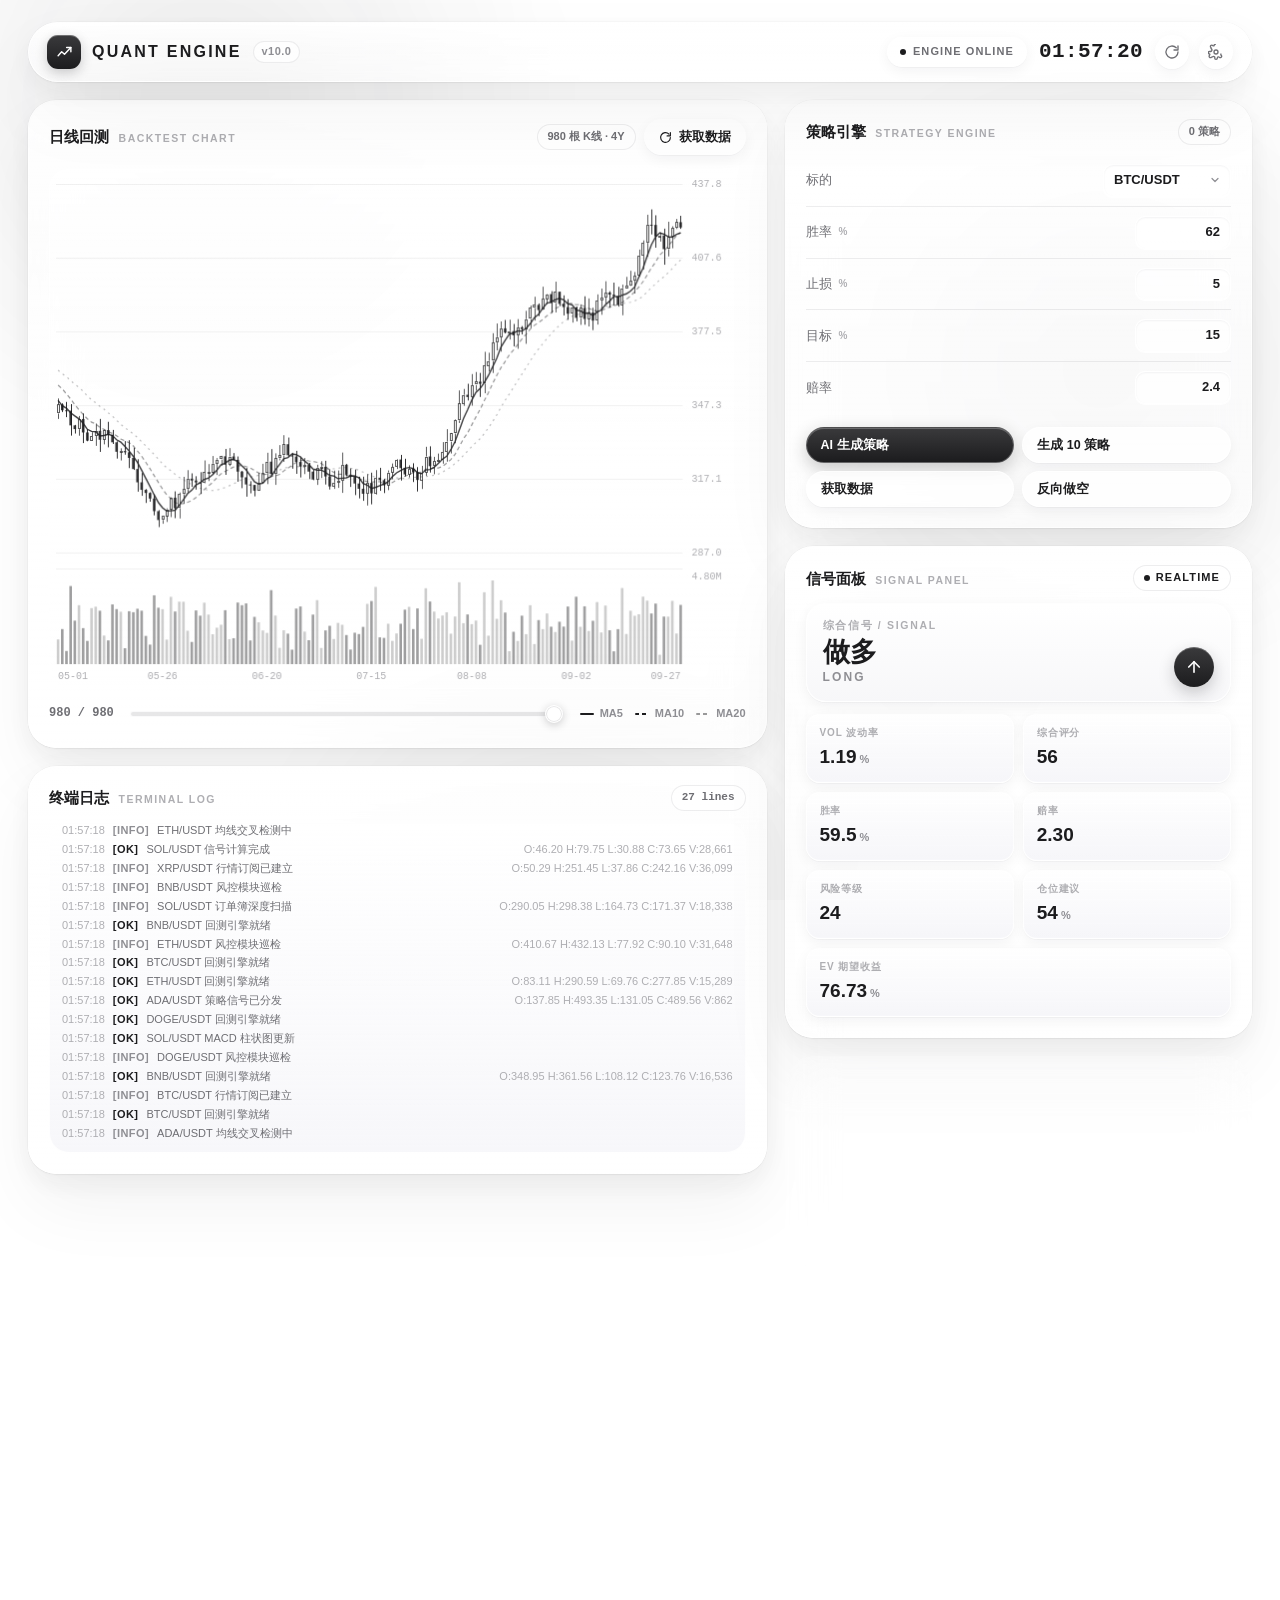
==== index.html @ 98ef9dd1 "feat: Convert Website to Liquid Glass iOS Style Co-authored-by: traeagent <traeagent@users.noreply.g" ====
<!DOCTYPE html>
<html lang="zh-CN">
<head>
<meta charset="utf-8" />
<meta name="viewport" content="width=device-width, initial-scale=1, viewport-fit=cover" />
<meta name="theme-color" content="#ffffff" />
<title>QUANT ENGINE v10.0 · 量化策略引擎</title>
<link rel="stylesheet" href="styles.css" />
</head>
<body>
<div class="backdrop" aria-hidden="true"><i></i><i></i><i></i><i></i></div>

<div class="shell">

  <!-- ============================== TOP BAR ============================== -->
  <header class="topbar glass">
    <div class="brand">
      <span class="brand-mark" aria-hidden="true">
        <svg width="17" height="17" viewBox="0 0 24 24" fill="none" stroke="currentColor" stroke-width="2" stroke-linecap="round" stroke-linejoin="round">
          <path d="M3 16.5 8 11l4 3.6L21 5"/>
          <path d="M15 5h6v6"/>
        </svg>
      </span>
      <span class="brand-name">QUANT ENGINE</span>
      <span class="brand-ver">v10.0</span>
    </div>
    <div class="topbar-right">
      <span class="status-pill"><i class="dot"></i>ENGINE ONLINE</span>
      <span class="clock mono" id="clock">--:--:--</span>
      <button class="icon-btn" id="btnSync" type="button" title="同步数据" aria-label="同步数据">
        <svg width="16" height="16" viewBox="0 0 24 24" fill="none" stroke="currentColor" stroke-width="2" stroke-linecap="round" stroke-linejoin="round">
          <path d="M21 12a9 9 0 1 1-2.64-6.36"/><path d="M21 3v6h-6"/>
        </svg>
      </button>
      <button class="icon-btn" type="button" title="引擎设置" aria-label="引擎设置">
        <svg width="16" height="16" viewBox="0 0 24 24" fill="none" stroke="currentColor" stroke-width="2" stroke-linecap="round" stroke-linejoin="round">
          <circle cx="12" cy="12" r="3"/>
          <path d="M19.4 15a1.7 1.7 0 0 0 .34 1.87l.06.06a2 2 0 1 1-2.83 2.83l-.06-.06a1.7 1.7 0 0 0-2.87 1.2V21a2 2 0 1 1-4 0v-.09A1.7 1.7 0 0 0 7 19.4a1.7 1.7 0 0 0-1.87.34l-.06.06a2 2 0 1 1-2.83-2.83l.06-.06A1.7 1.7 0 0 0 2.6 15H2.5a2 2 0 1 1 0-4h.09A1.7 1.7 0 0 0 4.6 7a1.7 1.7 0 0 0-.34-1.87l-.06-.06a2 2 0 1 1 2.83-2.83l.06.06A1.7 1.7 0 0 0 9 2.6h.09A2 2 0 0 1 11 .5"/>
        </svg>
      </button>
    </div>
  </header>

  <!-- ============================== MAIN GRID ============================== -->
  <div class="layout">

    <div class="main">

    <!-- ---------------------------- BACKTEST CHART ---------------------------- -->
    <section class="panel glass chart-panel">
      <div class="panel-head">
        <div class="panel-title">
          <h2>日线回测</h2>
          <span class="panel-sub">Backtest Chart</span>
        </div>
        <div class="panel-tools">
          <span class="tag" id="rangeTag">980 根 K线 · 4Y</span>
          <button class="btn ghost" id="btnFetch" type="button">
            <svg width="13" height="13" viewBox="0 0 24 24" fill="none" stroke="currentColor" stroke-width="2.2" stroke-linecap="round" stroke-linejoin="round">
              <path d="M21 12a9 9 0 1 1-2.64-6.36"/><path d="M21 3v6h-6"/>
            </svg>
            获取数据
          </button>
        </div>
      </div>

      <div class="chart-wrap">
        <canvas id="chart" role="img" aria-label="日线回测 K 线图，含成交量与 MA5 / MA10 / MA20 均线"></canvas>
        <div class="chart-tip glass" id="chartTip" aria-hidden="true">
          <div class="tip-date mono" id="tipDate"></div>
          <dl class="tip-grid" id="tipGrid"></dl>
        </div>
      </div>

      <div class="chart-foot">
        <span class="mono" id="rangeLabel" style="font-size:12px;font-weight:650;color:var(--text-2)">980 / 980</span>
        <input class="slider" id="range" type="range" min="0" max="980" value="980" aria-label="K 线区间" />
        <div class="legend">
          <span><i></i>MA5</span>
          <span><i class="dash"></i>MA10</span>
          <span><i class="dash" style="opacity:.45"></i>MA20</span>
        </div>
      </div>
    </section>

    <!-- TERMINAL LOG -->
    <section class="panel glass log-panel">
      <div class="panel-head">
        <div class="panel-title">
          <h2>终端日志</h2>
          <span class="panel-sub">Terminal Log</span>
        </div>
        <span class="tag mono" id="logCount">0 lines</span>
      </div>
      <div class="log-scroll" id="logScroll" role="log" aria-live="polite"></div>
    </section>

    </div>

    <!-- ------------------------------- SIDE COLUMN ------------------------------- -->
    <aside class="side">

      <!-- STRATEGY ENGINE -->
      <section class="panel glass">
        <div class="panel-head">
          <div class="panel-title">
            <h2>策略引擎</h2>
            <span class="panel-sub">Strategy Engine</span>
          </div>
          <span class="tag" id="strategyCount">0 策略</span>
        </div>

        <div style="margin-top:10px">
          <div class="field-row">
            <label class="field-label" for="fSymbol">标的</label>
            <select class="field-input" id="fSymbol">
              <option selected>BTC/USDT</option>
              <option>ETH/USDT</option>
              <option>SOL/USDT</option>
              <option>BNB/USDT</option>
              <option>XRP/USDT</option>
              <option>DOGE/USDT</option>
              <option>ADA/USDT</option>
            </select>
          </div>
          <div class="field-row">
            <label class="field-label" for="fWin">胜率 <span class="field-unit">%</span></label>
            <input class="field-input mono" id="fWin" type="text" inputmode="decimal" value="62" />
          </div>
          <div class="field-row">
            <label class="field-label" for="fSl">止损 <span class="field-unit">%</span></label>
            <input class="field-input mono" id="fSl" type="text" inputmode="decimal" value="5" />
          </div>
          <div class="field-row">
            <label class="field-label" for="fTp">目标 <span class="field-unit">%</span></label>
            <input class="field-input mono" id="fTp" type="text" inputmode="decimal" value="15" />
          </div>
          <div class="field-row">
            <label class="field-label" for="fRr">赔率</label>
            <input class="field-input mono" id="fRr" type="text" inputmode="decimal" value="2.4" />
          </div>
        </div>

        <div class="btn-row" style="margin-top:14px">
          <button class="btn primary" id="btnGen" type="button">AI 生成策略</button>
          <button class="btn" id="btnGen10" type="button">生成 10 策略</button>
          <button class="btn" id="btnFetch2" type="button">获取数据</button>
          <button class="btn" id="btnShort" type="button">反向做空</button>
        </div>
      </section>

      <!-- SIGNAL PANEL -->
      <section class="panel glass">
        <div class="panel-head">
          <div class="panel-title">
            <h2>信号面板</h2>
            <span class="panel-sub">Signal Panel</span>
          </div>
          <span class="tag live"><i class="dot"></i>REALTIME</span>
        </div>

        <div class="signal-hero">
          <div>
            <div class="k">综合信号 / Signal</div>
            <div class="v" id="sigVerdict">做多</div>
            <div class="en" id="sigVerdictEn" style="margin-top:2px">LONG</div>
          </div>
          <div class="signal-arrow" aria-hidden="true">
            <svg width="18" height="18" viewBox="0 0 24 24" fill="none" stroke="currentColor" stroke-width="2.2" stroke-linecap="round" stroke-linejoin="round">
              <path d="M12 19V5"/><path d="m5 12 7-7 7 7"/>
            </svg>
          </div>
        </div>

        <div class="metric-grid">
          <div class="metric"><div class="k">VOL 波动率</div><div class="v" id="mVol">1.19<small>%</small></div></div>
          <div class="metric"><div class="k">综合评分</div><div class="v" id="mScore">56</div></div>
          <div class="metric"><div class="k">胜率</div><div class="v" id="mWin">59.5<small>%</small></div></div>
          <div class="metric"><div class="k">赔率</div><div class="v" id="mRr">2.30</div></div>
          <div class="metric"><div class="k">风险等级</div><div class="v" id="mRisk">24</div></div>
          <div class="metric"><div class="k">仓位建议</div><div class="v" id="mPos">54<small>%</small></div></div>
          <div class="metric wide"><div class="k">EV 期望收益</div><div class="v" id="mEv">76.73<small>%</small></div></div>
        </div>
      </section>

      <!-- MACD -->
      <section class="panel glass">
        <div class="panel-head">
          <div class="panel-title">
            <h2>MACD 指标</h2>
            <span class="panel-sub">EMA(5,34,5)</span>
          </div>
        </div>
        <div class="formula mono">
          <span class="fx">DIFF = EMA5 − EMA34</span> <span class="fsep">/</span>
          <span class="fx">DEA = EMA5(DIFF)</span> <span class="fsep">/</span>
          <span class="fx">MACD = 2 × (DIFF − DEA)</span>
        </div>
        <div style="margin-top:6px">
          <div class="ind-row">
            <span class="ind-name">DIFF</span>
            <span><span class="ind-val mono" id="vDiff">0.0182</span><span class="ind-desc">收盘价 5 日平滑均线 − 34 日平滑均线</span></span>
          </div>
          <div class="ind-row">
            <span class="ind-name">DEA</span>
            <span><span class="ind-val mono" id="vDea">-0.0255</span><span class="ind-desc">DIFF 的 5 日平滑移动平均</span></span>
          </div>
          <div class="ind-row">
            <span class="ind-name">MACD</span>
            <span><span class="ind-val mono" id="vMacd">0.0874</span><span class="ind-desc">2 × (DIFF − DEA)，柱状能量柱</span></span>
          </div>
        </div>
      </section>

    </aside>
  </div>

  <!-- ========================= PERFORMANCE REPORT ========================= -->
  <section class="panel glass report">
    <div class="report-head">
      <div class="panel-title">
        <h2>回测绩效报告 · 止损反转</h2>
      </div>
      <div class="report-tags">
        <span class="tag">BTC/USDT</span>
        <span class="tag">突破回踩</span>
        <span class="tag">做空 ×</span>
      </div>
    </div>

    <div class="timeline" id="timeline">
      <div class="track-fill" id="trackFill" style="width:0%"></div>
    </div>

    <div class="report-detail" id="reportDetail"></div>
  </section>

</div>

<script src="app.js"></script>
</body>
</html>
---- styles.css ----
/* ==========================================================================
   QUANT ENGINE v10.0 — Liquid Glass (White / Apple minimal)
   Palette is strictly monochrome: white + iOS grays. No blue, no purple.
   ========================================================================== */

:root {
  --bg: #ffffff;
  --glass: rgba(255, 255, 255, 0.6);
  --glass-hi: rgba(255, 255, 255, 0.78);
  --glass-lo: rgba(255, 255, 255, 0.46);
  --glass-border: rgba(255, 255, 255, 0.8);
  --card: #f2f2f7;
  --text: #1c1c1e;
  --text-2: #6e6e73;
  --text-3: #8e8e93;
  --text-4: #aeaeb2;
  --hairline: rgba(60, 60, 67, 0.09);
  --hairline-strong: rgba(60, 60, 67, 0.14);

  --blur: 24px;

  --r-xl: 28px;
  --r-lg: 20px;
  --r-md: 14px;
  --r-sm: 10px;
  --r-pill: 999px;

  --shadow-panel:
    0 1px 2px rgba(28, 28, 30, 0.04),
    0 10px 28px rgba(28, 28, 30, 0.06),
    0 32px 72px rgba(28, 28, 30, 0.05);
  --shadow-tile:
    0 1px 1px rgba(28, 28, 30, 0.03),
    0 4px 14px rgba(28, 28, 30, 0.05);
  --shadow-float:
    0 2px 6px rgba(28, 28, 30, 0.06),
    0 18px 48px rgba(28, 28, 30, 0.12);

  --ease: cubic-bezier(0.32, 0.72, 0, 1);
}

* { box-sizing: border-box; }

html, body { height: 100%; }

body {
  margin: 0;
  background: var(--bg);
  color: var(--text);
  font-family: -apple-system, BlinkMacSystemFont, "SF Pro Display", "SF Pro Text",
    "PingFang SC", "Hiragino Sans GB", "Microsoft YaHei", "Helvetica Neue", Arial, sans-serif;
  font-size: 14px;
  line-height: 1.45;
  -webkit-font-smoothing: antialiased;
  -moz-osx-font-smoothing: grayscale;
  font-variant-numeric: tabular-nums;
  overflow-x: hidden;
}

.mono {
  font-family: ui-monospace, "SF Mono", SFMono-Regular, Menlo, Monaco, Consolas,
    "Liberation Mono", monospace;
  font-variant-numeric: tabular-nums;
}

/* ---------------------------------------------------------------- backdrop */
.backdrop {
  position: fixed;
  inset: 0;
  z-index: 0;
  pointer-events: none;
  overflow: hidden;
  background: #ffffff;
}
.backdrop i {
  position: absolute;
  display: block;
  border-radius: 50%;
  filter: blur(60px);
  opacity: 0.85;
}
.backdrop i:nth-child(1) {
  width: 60vw; height: 60vw;
  left: -14vw; top: -22vw;
  background: radial-gradient(circle at 50% 50%, rgba(28, 28, 30, 0.1), rgba(28, 28, 30, 0) 68%);
  animation: drift1 26s var(--ease) infinite alternate;
}
.backdrop i:nth-child(2) {
  width: 52vw; height: 52vw;
  right: -12vw; top: 4vh;
  background: radial-gradient(circle at 50% 50%, rgba(28, 28, 30, 0.085), rgba(28, 28, 30, 0) 70%);
  animation: drift2 32s var(--ease) infinite alternate;
}
.backdrop i:nth-child(3) {
  width: 64vw; height: 40vw;
  left: 12vw; bottom: -22vw;
  background: radial-gradient(circle at 50% 50%, rgba(28, 28, 30, 0.075), rgba(28, 28, 30, 0) 70%);
  animation: drift3 38s var(--ease) infinite alternate;
}
.backdrop i:nth-child(4) {
  width: 26vw; height: 26vw;
  right: 16vw; bottom: 8vh;
  background: radial-gradient(circle at 50% 50%, rgba(28, 28, 30, 0.07), rgba(28, 28, 30, 0) 70%);
  animation: drift1 30s var(--ease) infinite alternate-reverse;
}
@keyframes drift1 { from { transform: translate3d(0, 0, 0); } to { transform: translate3d(6vw, 5vh, 0); } }
@keyframes drift2 { from { transform: translate3d(0, 0, 0); } to { transform: translate3d(-5vw, 8vh, 0); } }
@keyframes drift3 { from { transform: translate3d(0, 0, 0); } to { transform: translate3d(4vw, -6vh, 0); } }

/* ------------------------------------------------------------- glass base */
.glass {
  position: relative;
  background: linear-gradient(180deg, var(--glass-hi) 0%, var(--glass) 52%, var(--glass-lo) 100%);
  -webkit-backdrop-filter: blur(var(--blur)) saturate(180%);
  backdrop-filter: blur(var(--blur)) saturate(180%);
  border: 1px solid var(--glass-border);
  box-shadow: var(--shadow-panel), 0 0 0 0.5px rgba(60, 60, 67, 0.05);
  border-radius: var(--r-xl);
}
.glass::before {
  content: "";
  position: absolute;
  inset: 0;
  border-radius: inherit;
  pointer-events: none;
  background: linear-gradient(
    180deg,
    rgba(255, 255, 255, 0.9) 0%,
    rgba(255, 255, 255, 0.24) 22%,
    rgba(255, 255, 255, 0) 55%
  );
  opacity: 0.9;
}
.glass::after {
  content: "";
  position: absolute;
  left: 12%; right: 12%;
  top: 0;
  height: 1px;
  border-radius: 1px;
  pointer-events: none;
  background: linear-gradient(90deg, rgba(255, 255, 255, 0), rgba(255, 255, 255, 1), rgba(255, 255, 255, 0));
  opacity: 0.9;
}
.glass > * { position: relative; z-index: 1; }

/* ------------------------------------------------------------------ shell */
.shell {
  position: relative;
  z-index: 1;
  max-width: 1480px;
  margin: 0 auto;
  padding: 22px 28px 40px;
  display: flex;
  flex-direction: column;
  gap: 18px;
}

/* ---------------------------------------------------------------- top bar */
.topbar {
  position: sticky;
  top: 14px;
  z-index: 40;
  display: flex;
  align-items: center;
  justify-content: space-between;
  gap: 16px;
  padding: 12px 18px;
  border-radius: var(--r-pill);
}
.brand { display: flex; align-items: center; gap: 11px; min-width: 0; }
.brand-mark {
  width: 34px; height: 34px;
  border-radius: 11px;
  display: grid;
  place-items: center;
  background: linear-gradient(180deg, #3a3a3c, #1c1c1e);
  color: #fff;
  box-shadow: 0 4px 12px rgba(28, 28, 30, 0.22), inset 0 1px 0 rgba(255, 255, 255, 0.28);
  flex: none;
}
.brand-name {
  font-size: 16px;
  font-weight: 650;
  letter-spacing: 0.14em;
}
.brand-ver {
  font-size: 11px;
  font-weight: 600;
  color: var(--text-3);
  border: 1px solid var(--hairline);
  background: rgba(255, 255, 255, 0.7);
  padding: 2px 8px;
  border-radius: var(--r-pill);
  letter-spacing: 0.04em;
}
.topbar-right { display: flex; align-items: center; gap: 10px; }

.status-pill {
  display: inline-flex;
  align-items: center;
  gap: 7px;
  font-size: 11px;
  font-weight: 650;
  letter-spacing: 0.1em;
  color: var(--text-2);
  background: rgba(255, 255, 255, 0.66);
  border: 1px solid var(--glass-border);
  box-shadow: var(--shadow-tile);
  padding: 6px 12px;
  border-radius: var(--r-pill);
}
.dot {
  width: 6px; height: 6px;
  border-radius: 50%;
  background: var(--text);
  box-shadow: 0 0 0 0 rgba(28, 28, 30, 0.35);
  animation: pulse 2.4s var(--ease) infinite;
}
@keyframes pulse {
  0% { box-shadow: 0 0 0 0 rgba(28, 28, 30, 0.3); }
  70% { box-shadow: 0 0 0 7px rgba(28, 28, 30, 0); }
  100% { box-shadow: 0 0 0 0 rgba(28, 28, 30, 0); }
}

.clock {
  font-size: 21px;
  font-weight: 600;
  letter-spacing: 0.02em;
  min-width: 108px;
  text-align: center;
}

.icon-btn {
  width: 34px; height: 34px;
  display: grid;
  place-items: center;
  border-radius: 50%;
  border: 1px solid var(--glass-border);
  background: rgba(255, 255, 255, 0.66);
  box-shadow: var(--shadow-tile);
  color: var(--text-2);
  cursor: pointer;
  transition: transform 0.18s var(--ease), color 0.18s var(--ease), background 0.18s var(--ease);
}
.icon-btn:hover { color: var(--text); background: #fff; transform: translateY(-1px); }
.icon-btn:active { transform: scale(0.94); }
.icon-btn.spin svg { animation: spin 0.9s var(--ease); }
@keyframes spin { to { transform: rotate(360deg); } }

/* ---------------------------------------------------------------- layout */
.layout {
  display: grid;
  grid-template-columns: minmax(0, 1.58fr) minmax(340px, 1fr);
  gap: 18px;
  align-items: start;
}
.main { display: flex; flex-direction: column; gap: 18px; min-width: 0; }
.side { display: flex; flex-direction: column; gap: 18px; }

.panel { padding: 18px 20px 20px; }

.panel-head {
  display: flex;
  align-items: center;
  justify-content: space-between;
  gap: 12px;
  flex-wrap: wrap;
}
.panel-title { display: flex; align-items: baseline; gap: 9px; min-width: 0; }
.panel-title h2 {
  margin: 0;
  font-size: 15px;
  font-weight: 650;
  letter-spacing: 0.01em;
}
.panel-sub {
  font-size: 10.5px;
  font-weight: 650;
  letter-spacing: 0.14em;
  color: var(--text-4);
  text-transform: uppercase;
}
.panel-tools { display: flex; align-items: center; gap: 8px; flex-wrap: wrap; }

.tag {
  font-size: 11px;
  font-weight: 600;
  color: var(--text-2);
  background: rgba(255, 255, 255, 0.7);
  border: 1px solid var(--hairline);
  padding: 4px 10px;
  border-radius: var(--r-pill);
  white-space: nowrap;
}
.tag.live { display: inline-flex; align-items: center; gap: 6px; color: var(--text); letter-spacing: 0.1em; }

.btn {
  font: inherit;
  font-size: 12.5px;
  font-weight: 600;
  color: var(--text);
  padding: 8px 14px;
  border-radius: var(--r-pill);
  border: 1px solid var(--glass-border);
  background: rgba(255, 255, 255, 0.72);
  box-shadow: var(--shadow-tile);
  cursor: pointer;
  display: inline-flex;
  align-items: center;
  gap: 7px;
  transition: transform 0.18s var(--ease), background 0.18s var(--ease), box-shadow 0.18s var(--ease);
}
.btn:hover { background: #fff; transform: translateY(-1px); box-shadow: var(--shadow-float); }
.btn:active { transform: scale(0.97); }
.btn.primary {
  color: #fff;
  background: linear-gradient(180deg, #3a3a3c, #1c1c1e);
  border-color: rgba(255, 255, 255, 0.22);
  box-shadow: 0 6px 18px rgba(28, 28, 30, 0.24), inset 0 1px 0 rgba(255, 255, 255, 0.24);
}
.btn.primary:hover { background: linear-gradient(180deg, #48484a, #1c1c1e); }
.btn.ghost { background: rgba(255, 255, 255, 0.5); }
.btn-row { display: grid; grid-template-columns: 1fr 1fr; gap: 8px; }

/* ----------------------------------------------------------------- chart */
.chart-wrap { position: relative; margin-top: 14px; }
#chart {
  display: block;
  width: 100%;
  height: 520px;
  border-radius: var(--r-lg);
  background: linear-gradient(180deg, rgba(255, 255, 255, 0.5), rgba(255, 255, 255, 0.2));
  border: 1px solid rgba(255, 255, 255, 0.7);
  box-shadow: inset 0 1px 0 rgba(255, 255, 255, 0.9);
  cursor: crosshair;
  touch-action: none;
}
.chart-tip {
  position: absolute;
  top: 12px;
  left: 12px;
  padding: 10px 13px;
  border-radius: var(--r-md);
  box-shadow: var(--shadow-float);
  pointer-events: none;
  opacity: 0;
  transform: translateY(-4px);
  transition: opacity 0.16s var(--ease), transform 0.16s var(--ease);
  min-width: 208px;
}
.chart-tip.on { opacity: 1; transform: translateY(0); }
.chart-tip .tip-date {
  font-size: 11px;
  font-weight: 650;
  color: var(--text-2);
  letter-spacing: 0.04em;
  margin-bottom: 6px;
}
.tip-grid { display: grid; grid-template-columns: auto 1fr auto 1fr; gap: 3px 10px; font-size: 11.5px; }
.tip-grid dt { color: var(--text-4); font-weight: 500; }
.tip-grid dd { margin: 0; font-weight: 600; }

.chart-foot {
  display: flex;
  align-items: center;
  gap: 14px;
  margin-top: 12px;
  flex-wrap: wrap;
}
.slider {
  -webkit-appearance: none;
  appearance: none;
  flex: 1 1 200px;
  min-width: 140px;
  height: 22px;
  background: transparent;
  cursor: pointer;
}
.slider::-webkit-slider-runnable-track {
  height: 6px;
  border-radius: 3px;
  background: rgba(60, 60, 67, 0.12);
  border: 1px solid rgba(255, 255, 255, 0.8);
}
.slider::-webkit-slider-thumb {
  -webkit-appearance: none;
  width: 18px; height: 18px;
  margin-top: -7px;
  border-radius: 50%;
  background: #fff;
  border: 1px solid rgba(255, 255, 255, 0.9);
  box-shadow: 0 2px 8px rgba(28, 28, 30, 0.22), inset 0 0 0 1px rgba(60, 60, 67, 0.12);
}
.slider::-moz-range-track { height: 6px; border-radius: 3px; background: rgba(60, 60, 67, 0.12); }
.slider::-moz-range-thumb {
  width: 16px; height: 16px; border-radius: 50%;
  background: #fff; border: 1px solid rgba(60, 60, 67, 0.15);
  box-shadow: 0 2px 8px rgba(28, 28, 30, 0.22);
}
.legend { display: flex; align-items: center; gap: 12px; flex-wrap: wrap; }
.legend span { display: inline-flex; align-items: center; gap: 6px; font-size: 11px; color: var(--text-3); font-weight: 600; }
.legend i { width: 14px; height: 2px; border-radius: 2px; background: var(--text); display: block; }
.legend i.dash { background: repeating-linear-gradient(90deg, var(--text) 0 4px, transparent 4px 7px); }

/* ------------------------------------------------------------ form fields */
.field-row {
  display: flex;
  align-items: center;
  justify-content: space-between;
  gap: 12px;
  padding: 9px 0;
  border-bottom: 1px solid var(--hairline);
}
.field-row:last-of-type { border-bottom: 0; }
.field-label { font-size: 12.5px; color: var(--text-2); font-weight: 500; display: flex; align-items: center; gap: 7px; }
.field-unit { font-size: 10px; font-weight: 700; color: var(--text-4); letter-spacing: 0.08em; }
.field-input {
  font: inherit;
  font-size: 13px;
  font-weight: 600;
  color: var(--text);
  text-align: right;
  width: 96px;
  padding: 6px 10px;
  border-radius: var(--r-sm);
  border: 1px solid rgba(255, 255, 255, 0.8);
  background: rgba(255, 255, 255, 0.72);
  box-shadow: inset 0 1px 2px rgba(28, 28, 30, 0.05), 0 1px 0 rgba(255, 255, 255, 0.9);
  outline: none;
  transition: box-shadow 0.18s var(--ease);
}
.field-input:focus {
  box-shadow: inset 0 1px 2px rgba(28, 28, 30, 0.05), 0 0 0 3px rgba(28, 28, 30, 0.08);
}
select.field-input { width: 128px; cursor: pointer; appearance: none; text-align: left; padding-right: 26px;
  background-image: url("data:image/svg+xml;utf8,<svg xmlns='http://www.w3.org/2000/svg' width='12' height='12' viewBox='0 0 24 24' fill='none' stroke='%238e8e93' stroke-width='2.4' stroke-linecap='round' stroke-linejoin='round'><polyline points='6 9 12 15 18 9'/></svg>");
  background-repeat: no-repeat;
  background-position: right 9px center;
  background-color: rgba(255, 255, 255, 0.72);
}

/* ---------------------------------------------------------- signal panel */
.signal-hero {
  display: flex;
  align-items: flex-end;
  justify-content: space-between;
  gap: 14px;
  padding: 14px 16px;
  margin-top: 12px;
  border-radius: var(--r-lg);
  background: linear-gradient(180deg, #ffffff, #f7f7f9);
  border: 1px solid rgba(255, 255, 255, 0.9);
  box-shadow: var(--shadow-tile), inset 0 1px 0 rgba(255, 255, 255, 1);
}
.signal-hero .k { font-size: 10.5px; font-weight: 650; letter-spacing: 0.16em; color: var(--text-4); text-transform: uppercase; }
.signal-hero .v { font-size: 27px; font-weight: 700; letter-spacing: 0.01em; line-height: 1.1; margin-top: 4px; }
.signal-hero .en { font-size: 12px; font-weight: 650; letter-spacing: 0.18em; color: var(--text-3); }
.signal-arrow {
  width: 40px; height: 40px; border-radius: 50%;
  display: grid; place-items: center; flex: none;
  background: linear-gradient(180deg, #3a3a3c, #1c1c1e); color: #fff;
  box-shadow: 0 6px 16px rgba(28, 28, 30, 0.22), inset 0 1px 0 rgba(255, 255, 255, 0.24);
}

.metric-grid {
  display: grid;
  grid-template-columns: 1fr 1fr;
  gap: 9px;
  margin-top: 12px;
}
.metric {
  padding: 11px 13px;
  border-radius: var(--r-md);
  background: linear-gradient(180deg, rgba(255, 255, 255, 0.92), rgba(242, 242, 247, 0.66));
  border: 1px solid rgba(255, 255, 255, 0.85);
  box-shadow: var(--shadow-tile);
}
.metric.wide { grid-column: 1 / -1; }
.metric .k { font-size: 10px; font-weight: 650; letter-spacing: 0.09em; color: var(--text-4); text-transform: uppercase; }
.metric .v { font-size: 19px; font-weight: 680; margin-top: 3px; }
.metric .v small { font-size: 11px; font-weight: 600; color: var(--text-3); margin-left: 3px; }

/* --------------------------------------------------------------- MACD */
.formula {
  margin-top: 10px;
  padding: 9px 12px;
  border-radius: var(--r-md);
  background: rgba(242, 242, 247, 0.72);
  border: 1px solid rgba(255, 255, 255, 0.8);
  font-size: 11.5px;
  color: var(--text-2);
  line-height: 1.6;
  word-break: break-word;
}
.formula .fx { white-space: nowrap; }
.formula .fsep { color: var(--text-4); padding: 0 3px; }
.ind-row {
  display: grid;
  grid-template-columns: 54px 1fr;
  gap: 10px;
  align-items: baseline;
  padding: 10px 0;
  border-bottom: 1px solid var(--hairline);
}
.ind-row:last-child { border-bottom: 0; }
.ind-name { font-size: 12px; font-weight: 700; letter-spacing: 0.06em; color: var(--text-2); }
.ind-val { font-size: 16px; font-weight: 680; margin-right: 8px; }
.ind-desc { font-size: 11.5px; color: var(--text-3); }

/* -------------------------------------------------------------- terminal */
.log-panel { display: flex; flex-direction: column; }
.log-scroll {
  margin-top: 12px;
  height: 330px;
  overflow-y: auto;
  overscroll-behavior: contain;
  padding: 10px 12px;
  border-radius: var(--r-lg);
  background: linear-gradient(180deg, rgba(255, 255, 255, 0.86), rgba(242, 242, 247, 0.6));
  border: 1px solid rgba(255, 255, 255, 0.85);
  box-shadow: inset 0 1px 0 rgba(255, 255, 255, 1);
  scrollbar-width: thin;
  scrollbar-color: rgba(60, 60, 67, 0.22) transparent;
}
.log-scroll::-webkit-scrollbar { width: 6px; }
.log-scroll::-webkit-scrollbar-thumb { background: rgba(60, 60, 67, 0.2); border-radius: 3px; }
.log-line {
  font-size: 11px;
  line-height: 1.72;
  color: var(--text-2);
  display: flex;
  flex-wrap: wrap;
  align-items: baseline;
  gap: 0 8px;
  animation: logIn 0.28s var(--ease);
}
@keyframes logIn { from { opacity: 0; transform: translateY(3px); } to { opacity: 1; transform: none; } }
.log-line .t { color: var(--text-4); flex: none; }
.log-line .lv { flex: none; font-weight: 700; letter-spacing: 0.04em; }
.log-line .lv.INFO { color: var(--text-3); }
.log-line .lv.OK { color: var(--text); }
.log-line .lv.WARN { color: var(--text-2); }
.log-line .lv.ERR { color: var(--text); text-decoration: underline; text-decoration-color: rgba(28, 28, 30, 0.35); text-underline-offset: 2px; }
.log-line .msg { color: var(--text-2); flex: 1 1 auto; min-width: 0; overflow-wrap: anywhere; }
.log-line .ohlc { color: var(--text-4); flex: 0 1 auto; min-width: 0; overflow-wrap: anywhere; }

/* ---------------------------------------------------------------- report */
.report { padding-bottom: 22px; }
.report-head {
  display: flex;
  align-items: center;
  justify-content: space-between;
  gap: 14px;
  flex-wrap: wrap;
}
.report-tags { display: flex; align-items: center; gap: 8px; flex-wrap: wrap; }
.timeline {
  position: relative;
  margin: 34px 8px 10px;
  height: 2px;
  background: rgba(60, 60, 67, 0.14);
  border-radius: 2px;
}
.timeline .track-fill {
  position: absolute; left: 0; top: 0; bottom: 0;
  background: var(--text);
  border-radius: 2px;
  transition: width 0.4s var(--ease);
}
.marker {
  position: absolute;
  top: 50%;
  transform: translate(-50%, -50%);
  display: flex;
  flex-direction: column;
  align-items: center;
  gap: 0;
}
.marker button {
  width: 26px; height: 26px;
  border-radius: 50%;
  border: 1px solid rgba(255, 255, 255, 0.9);
  background: linear-gradient(180deg, #ffffff, #e9e9ee);
  box-shadow: 0 2px 8px rgba(28, 28, 30, 0.14), inset 0 1px 0 rgba(255, 255, 255, 1);
  cursor: pointer;
  padding: 0;
  display: grid;
  place-items: center;
  transition: transform 0.2s var(--ease), box-shadow 0.2s var(--ease);
}
.marker button i { width: 8px; height: 8px; border-radius: 50%; background: var(--text-3); display: block; }
.marker button:hover { transform: scale(1.1); box-shadow: var(--shadow-float); }
.marker.active button {
  background: linear-gradient(180deg, #3a3a3c, #1c1c1e);
  box-shadow: 0 6px 18px rgba(28, 28, 30, 0.3), inset 0 1px 0 rgba(255, 255, 255, 0.28);
}
.marker.active button i { background: #fff; }
.marker .m-label {
  position: absolute;
  left: 50%;
  transform: translateX(-50%);
  top: 34px;
  font-size: 11px;
  font-weight: 650;
  color: var(--text-3);
  white-space: nowrap;
  transition: color 0.2s var(--ease);
}
.marker.active .m-label { color: var(--text); }
.marker .m-dir {
  position: absolute;
  left: 50%;
  transform: translateX(-50%);
  top: -24px;
  font-size: 10px;
  font-weight: 700;
  letter-spacing: 0.1em;
  color: var(--text-4);
}
.marker.active .m-dir { color: var(--text-2); }

.report-detail {
  margin-top: 62px;
  padding: 14px 16px;
  border-radius: var(--r-lg);
  background: linear-gradient(180deg, rgba(255, 255, 255, 0.92), rgba(242, 242, 247, 0.62));
  border: 1px solid rgba(255, 255, 255, 0.85);
  box-shadow: var(--shadow-tile);
  display: grid;
  grid-template-columns: repeat(auto-fit, minmax(180px, 1fr));
  gap: 16px 20px;
}
.detail-block .bk {
  font-size: 10px;
  font-weight: 700;
  letter-spacing: 0.13em;
  color: var(--text-4);
  text-transform: uppercase;
  margin-bottom: 7px;
}
.detail-block .brow { display: flex; justify-content: space-between; gap: 10px; font-size: 12.5px; padding: 2px 0; }
.detail-block .brow span:first-child { color: var(--text-3); }
.detail-block .brow span:last-child { font-weight: 650; }

/* ------------------------------------------------------------ responsive */
@media (min-width: 1900px) {
  .shell { max-width: 1820px; }
}
@media (max-width: 1180px) {
  .layout { grid-template-columns: minmax(0, 1fr); }
  #chart { height: 380px; }
}
@media (max-width: 720px) {
  .shell { padding: 14px 14px 28px; }
  .topbar { top: 8px; padding: 10px 12px; border-radius: var(--r-lg); flex-wrap: wrap; }
  .brand-name { font-size: 14px; }
  .clock { font-size: 18px; min-width: 84px; }
  #chart { height: 300px; }
  .panel { padding: 15px 14px 16px; border-radius: var(--r-lg); }
  .metric-grid { grid-template-columns: 1fr; }
  .btn-row { grid-template-columns: 1fr; }
  .log-scroll { height: 240px; }
  .chart-tip { min-width: 176px; padding: 9px 11px; }
  .tip-grid { font-size: 11px; }
  .report-detail { margin-top: 74px; grid-template-columns: 1fr; gap: 12px; }
}

@media (prefers-reduced-motion: reduce) {
  * { animation-duration: 0.001ms !important; animation-iteration-count: 1 !important; transition-duration: 0.001ms !important; }
}
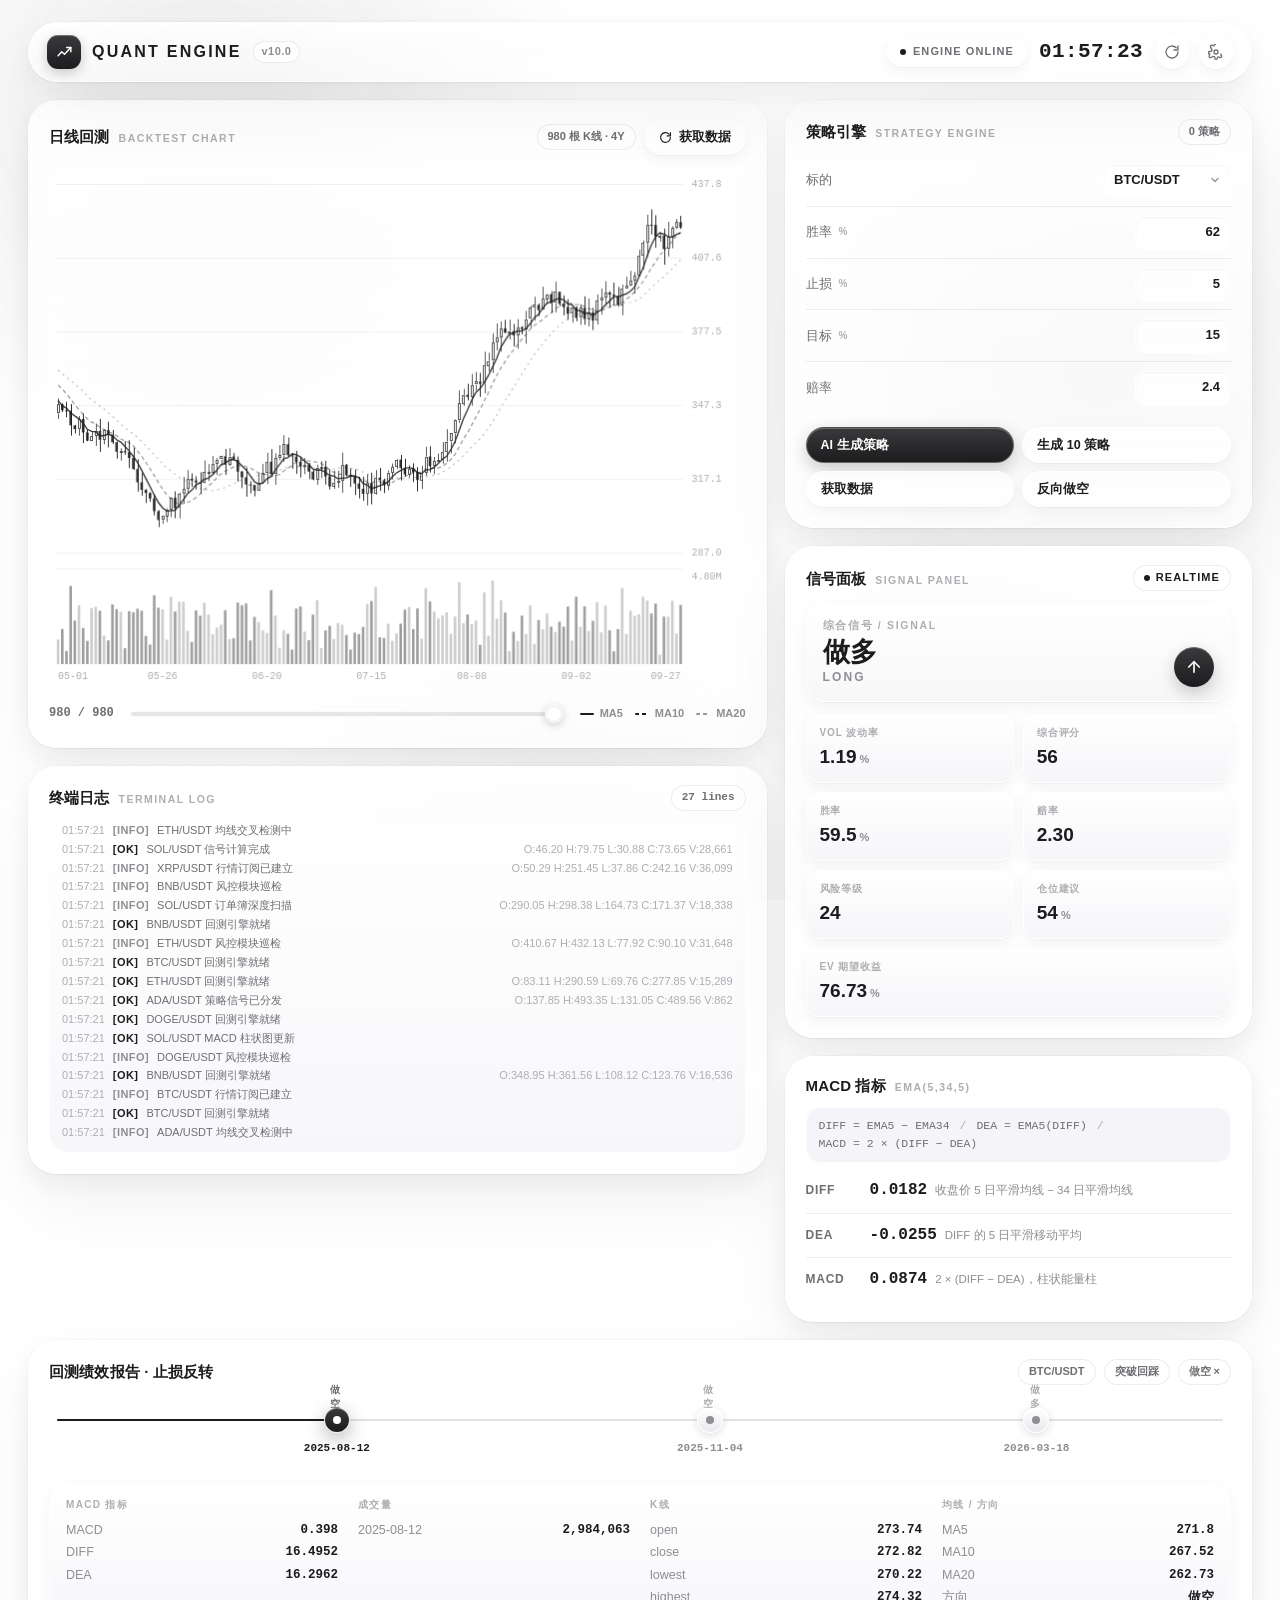
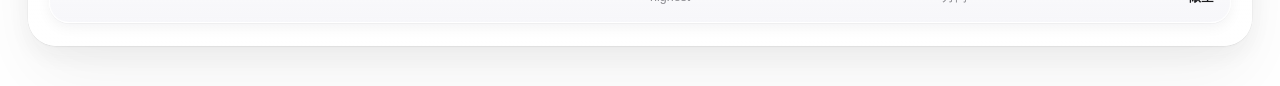
==== commit 08141bb9: "chore: Convert Website to Liquid Glass iOS Style Co-authored-by: traeagent <traeagent@users.noreply." ====
--- a/index.html
+++ b/index.html
@@ -1,12 +1,11 @@
 <!DOCTYPE html>
-<html lang="zh-CN">
-<head>
-<meta charset="utf-8" />
-<meta name="viewport" content="width=device-width, initial-scale=1, viewport-fit=cover" />
-<meta name="theme-color" content="#ffffff" />
+<html lang="zh-CN" data-immersive-translate-page-theme="light"><head>
+<meta charset="utf-8">
+<meta name="viewport" content="width=device-width, initial-scale=1, viewport-fit=cover">
+<meta name="theme-color" content="#ffffff">
 <title>QUANT ENGINE v10.0 · 量化策略引擎</title>
-<link rel="stylesheet" href="styles.css" />
-</head>
+<link rel="stylesheet" href="styles.css">
+<style data-id="immersive-translate-input-injected-css"></style></head>
 <body>
 <div class="backdrop" aria-hidden="true"><i></i><i></i><i></i><i></i></div>
 
@@ -17,8 +16,8 @@
     <div class="brand">
       <span class="brand-mark" aria-hidden="true">
         <svg width="17" height="17" viewBox="0 0 24 24" fill="none" stroke="currentColor" stroke-width="2" stroke-linecap="round" stroke-linejoin="round">
-          <path d="M3 16.5 8 11l4 3.6L21 5"/>
-          <path d="M15 5h6v6"/>
+          <path d="M3 16.5 8 11l4 3.6L21 5"></path>
+          <path d="M15 5h6v6"></path>
         </svg>
       </span>
       <span class="brand-name">QUANT ENGINE</span>
@@ -26,16 +25,16 @@
     </div>
     <div class="topbar-right">
       <span class="status-pill"><i class="dot"></i>ENGINE ONLINE</span>
-      <span class="clock mono" id="clock">--:--:--</span>
+      <span class="clock mono" id="clock">13:44:47</span>
       <button class="icon-btn" id="btnSync" type="button" title="同步数据" aria-label="同步数据">
         <svg width="16" height="16" viewBox="0 0 24 24" fill="none" stroke="currentColor" stroke-width="2" stroke-linecap="round" stroke-linejoin="round">
-          <path d="M21 12a9 9 0 1 1-2.64-6.36"/><path d="M21 3v6h-6"/>
+          <path d="M21 12a9 9 0 1 1-2.64-6.36"></path><path d="M21 3v6h-6"></path>
         </svg>
       </button>
       <button class="icon-btn" type="button" title="引擎设置" aria-label="引擎设置">
         <svg width="16" height="16" viewBox="0 0 24 24" fill="none" stroke="currentColor" stroke-width="2" stroke-linecap="round" stroke-linejoin="round">
-          <circle cx="12" cy="12" r="3"/>
-          <path d="M19.4 15a1.7 1.7 0 0 0 .34 1.87l.06.06a2 2 0 1 1-2.83 2.83l-.06-.06a1.7 1.7 0 0 0-2.87 1.2V21a2 2 0 1 1-4 0v-.09A1.7 1.7 0 0 0 7 19.4a1.7 1.7 0 0 0-1.87.34l-.06.06a2 2 0 1 1-2.83-2.83l.06-.06A1.7 1.7 0 0 0 2.6 15H2.5a2 2 0 1 1 0-4h.09A1.7 1.7 0 0 0 4.6 7a1.7 1.7 0 0 0-.34-1.87l-.06-.06a2 2 0 1 1 2.83-2.83l.06.06A1.7 1.7 0 0 0 9 2.6h.09A2 2 0 0 1 11 .5"/>
+          <circle cx="12" cy="12" r="3"></circle>
+          <path d="M19.4 15a1.7 1.7 0 0 0 .34 1.87l.06.06a2 2 0 1 1-2.83 2.83l-.06-.06a1.7 1.7 0 0 0-2.87 1.2V21a2 2 0 1 1-4 0v-.09A1.7 1.7 0 0 0 7 19.4a1.7 1.7 0 0 0-1.87.34l-.06.06a2 2 0 1 1-2.83-2.83l.06-.06A1.7 1.7 0 0 0 2.6 15H2.5a2 2 0 1 1 0-4h.09A1.7 1.7 0 0 0 4.6 7a1.7 1.7 0 0 0-.34-1.87l-.06-.06a2 2 0 1 1 2.83-2.83l.06.06A1.7 1.7 0 0 0 9 2.6h.09A2 2 0 0 1 11 .5"></path>
         </svg>
       </button>
     </div>
@@ -57,7 +56,7 @@
           <span class="tag" id="rangeTag">980 根 K线 · 4Y</span>
           <button class="btn ghost" id="btnFetch" type="button">
             <svg width="13" height="13" viewBox="0 0 24 24" fill="none" stroke="currentColor" stroke-width="2.2" stroke-linecap="round" stroke-linejoin="round">
-              <path d="M21 12a9 9 0 1 1-2.64-6.36"/><path d="M21 3v6h-6"/>
+              <path d="M21 12a9 9 0 1 1-2.64-6.36"></path><path d="M21 3v6h-6"></path>
             </svg>
             获取数据
           </button>
@@ -65,7 +64,7 @@
       </div>
 
       <div class="chart-wrap">
-        <canvas id="chart" role="img" aria-label="日线回测 K 线图，含成交量与 MA5 / MA10 / MA20 均线"></canvas>
+        <canvas id="chart" role="img" aria-label="日线回测 K 线图，含成交量与 MA5 / MA10 / MA20 均线" width="1990" height="975"></canvas>
         <div class="chart-tip glass" id="chartTip" aria-hidden="true">
           <div class="tip-date mono" id="tipDate"></div>
           <dl class="tip-grid" id="tipGrid"></dl>
@@ -74,7 +73,7 @@
 
       <div class="chart-foot">
         <span class="mono" id="rangeLabel" style="font-size:12px;font-weight:650;color:var(--text-2)">980 / 980</span>
-        <input class="slider" id="range" type="range" min="0" max="980" value="980" aria-label="K 线区间" />
+        <input class="slider" id="range" type="range" min="0" max="896" value="980" aria-label="K 线区间">
         <div class="legend">
           <span><i></i>MA5</span>
           <span><i class="dash"></i>MA10</span>
@@ -90,9 +89,9 @@
           <h2>终端日志</h2>
           <span class="panel-sub">Terminal Log</span>
         </div>
-        <span class="tag mono" id="logCount">0 lines</span>
-      </div>
-      <div class="log-scroll" id="logScroll" role="log" aria-live="polite"></div>
+        <span class="tag mono" id="logCount">55 lines</span>
+      </div>
+      <div class="log-scroll" id="logScroll" role="log" aria-live="polite"><div class="log-line"><span class="t">13:17:17</span><span class="lv INFO">[INFO]</span><span class="msg">正在订阅行情数据源…</span><span class="ohlc"> O:332.64 H:352.52 L:159.27 C:165.09 V:41,996</span></div><div class="log-line"><span class="t">13:17:17</span><span class="lv OK">[OK]</span><span class="msg">QUANT ENGINE v10.0 启动成功</span></div><div class="log-line"><span class="t">13:17:17</span><span class="lv OK">[OK]</span><span class="msg">数据加载完成: 980 根 K线</span><span class="ohlc"> O:434.02 H:444.46 L:71.50 C:74.69 V:65,730</span></div><div class="log-line"><span class="t">13:43:26</span><span class="lv INFO">[INFO]</span><span class="msg">DOGE/USDT 行情订阅已建立</span></div><div class="log-line"><span class="t">13:43:26</span><span class="lv INFO">[INFO]</span><span class="msg">ADA/USDT 均线交叉检测中</span></div><div class="log-line"><span class="t">13:43:26</span><span class="lv OK">[OK]</span><span class="msg">XRP/USDT 回测引擎就绪</span><span class="ohlc"> O:55.41 H:332.31 L:41.63 C:313.27 V:54,645</span></div><div class="log-line"><span class="t">13:43:26</span><span class="lv OK">[OK]</span><span class="msg">BNB/USDT MACD 柱状图更新</span></div><div class="log-line"><span class="t">13:43:26</span><span class="lv INFO">[INFO]</span><span class="msg">BNB/USDT 均线交叉检测中</span></div><div class="log-line"><span class="t">13:43:26</span><span class="lv OK">[OK]</span><span class="msg">ETH/USDT 回测引擎就绪</span></div><div class="log-line"><span class="t">13:43:26</span><span class="lv ERR">[ERR]</span><span class="msg">ADA/USDT 连接延迟 &gt;200ms</span><span class="ohlc"> O:341.98 H:352.78 L:213.76 C:218.95 V:10,870</span></div><div class="log-line"><span class="t">13:43:26</span><span class="lv INFO">[INFO]</span><span class="msg">ETH/USDT 均线交叉检测中</span></div><div class="log-line"><span class="t">13:43:26</span><span class="lv OK">[OK]</span><span class="msg">SOL/USDT 信号计算完成</span><span class="ohlc"> O:46.20 H:79.75 L:30.88 C:73.65 V:28,661</span></div><div class="log-line"><span class="t">13:43:26</span><span class="lv INFO">[INFO]</span><span class="msg">XRP/USDT 行情订阅已建立</span><span class="ohlc"> O:50.29 H:251.45 L:37.86 C:242.16 V:36,099</span></div><div class="log-line"><span class="t">13:43:26</span><span class="lv INFO">[INFO]</span><span class="msg">BNB/USDT 风控模块巡检</span></div><div class="log-line"><span class="t">13:43:26</span><span class="lv INFO">[INFO]</span><span class="msg">SOL/USDT 订单簿深度扫描</span><span class="ohlc"> O:290.05 H:298.38 L:164.73 C:171.37 V:18,338</span></div><div class="log-line"><span class="t">13:43:26</span><span class="lv OK">[OK]</span><span class="msg">BNB/USDT 回测引擎就绪</span></div><div class="log-line"><span class="t">13:43:26</span><span class="lv INFO">[INFO]</span><span class="msg">ETH/USDT 风控模块巡检</span><span class="ohlc"> O:410.67 H:432.13 L:77.92 C:90.10 V:31,648</span></div><div class="log-line"><span class="t">13:43:26</span><span class="lv OK">[OK]</span><span class="msg">BTC/USDT 回测引擎就绪</span></div><div class="log-line"><span class="t">13:43:26</span><span class="lv OK">[OK]</span><span class="msg">ETH/USDT 回测引擎就绪</span><span class="ohlc"> O:83.11 H:290.59 L:69.76 C:277.85 V:15,289</span></div><div class="log-line"><span class="t">13:43:26</span><span class="lv OK">[OK]</span><span class="msg">ADA/USDT 策略信号已分发</span><span class="ohlc"> O:137.85 H:493.35 L:131.05 C:489.56 V:862</span></div><div class="log-line"><span class="t">13:43:26</span><span class="lv OK">[OK]</span><span class="msg">DOGE/USDT 回测引擎就绪</span></div><div class="log-line"><span class="t">13:43:26</span><span class="lv OK">[OK]</span><span class="msg">SOL/USDT MACD 柱状图更新</span></div><div class="log-line"><span class="t">13:43:26</span><span class="lv INFO">[INFO]</span><span class="msg">DOGE/USDT 风控模块巡检</span></div><div class="log-line"><span class="t">13:43:26</span><span class="lv OK">[OK]</span><span class="msg">BNB/USDT 回测引擎就绪</span><span class="ohlc"> O:348.95 H:361.56 L:108.12 C:123.76 V:16,536</span></div><div class="log-line"><span class="t">13:43:26</span><span class="lv INFO">[INFO]</span><span class="msg">BTC/USDT 行情订阅已建立</span></div><div class="log-line"><span class="t">13:43:26</span><span class="lv OK">[OK]</span><span class="msg">BTC/USDT 回测引擎就绪</span></div><div class="log-line"><span class="t">13:43:26</span><span class="lv INFO">[INFO]</span><span class="msg">ADA/USDT 均线交叉检测中</span></div><div class="log-line"><span class="t">13:43:29</span><span class="lv INFO">[INFO]</span><span class="msg">BTC/USDT 订单簿深度扫描</span><span class="ohlc"> O:233.41 H:260.18 L:224.13 C:228.11 V:93,994</span></div><div class="log-line"><span class="t">13:43:31</span><span class="lv INFO">[INFO]</span><span class="msg">ADA/USDT 订单簿深度扫描</span><span class="ohlc"> O:79.70 H:123.48 L:79.35 C:122.27 V:37,251</span></div><div class="log-line"><span class="t">13:43:33</span><span class="lv OK">[OK]</span><span class="msg">BNB/USDT 信号计算完成</span></div><div class="log-line"><span class="t">13:43:35</span><span class="lv INFO">[INFO]</span><span class="msg">ADA/USDT 行情订阅已建立</span></div><div class="log-line"><span class="t">13:43:37</span><span class="lv OK">[OK]</span><span class="msg">ADA/USDT 回测引擎就绪</span></div><div class="log-line"><span class="t">13:43:39</span><span class="lv OK">[OK]</span><span class="msg">ADA/USDT 回测引擎就绪</span><span class="ohlc"> O:509.61 H:513.03 L:477.75 C:486.31 V:61,951</span></div><div class="log-line"><span class="t">13:44:04</span><span class="lv INFO">[INFO]</span><span class="msg">BTC/USDT 均线交叉检测中</span></div><div class="log-line"><span class="t">13:44:06</span><span class="lv INFO">[INFO]</span><span class="msg">BNB/USDT 行情订阅已建立</span></div><div class="log-line"><span class="t">13:44:10</span><span class="lv WARN">[WARN]</span><span class="msg">BTC/USDT 波动率异常上升</span></div><div class="log-line"><span class="t">13:44:11</span><span class="lv INFO">[INFO]</span><span class="msg">DOGE/USDT 风控模块巡检</span></div><div class="log-line"><span class="t">13:44:13</span><span class="lv INFO">[INFO]</span><span class="msg">SOL/USDT 资金费率结算</span></div><div class="log-line"><span class="t">13:44:15</span><span class="lv INFO">[INFO]</span><span class="msg">BNB/USDT 行情订阅已建立</span><span class="ohlc"> O:391.28 H:471.68 L:387.80 C:443.78 V:17,852</span></div><div class="log-line"><span class="t">13:44:17</span><span class="lv OK">[OK]</span><span class="msg">XRP/USDT 回测引擎就绪</span></div><div class="log-line"><span class="t">13:44:19</span><span class="lv INFO">[INFO]</span><span class="msg">ETH/USDT 订单簿深度扫描</span></div><div class="log-line"><span class="t">13:44:21</span><span class="lv INFO">[INFO]</span><span class="msg">ADA/USDT 风控模块巡检</span><span class="ohlc"> O:63.28 H:158.68 L:57.56 C:156.13 V:37,157</span></div><div class="log-line"><span class="t">13:44:23</span><span class="lv INFO">[INFO]</span><span class="msg">BNB/USDT 订单簿深度扫描</span></div><div class="log-line"><span class="t">13:44:25</span><span class="lv INFO">[INFO]</span><span class="msg">查看回测交易点 2025-11-04</span></div><div class="log-line"><span class="t">13:44:25</span><span class="lv INFO">[INFO]</span><span class="msg">ETH/USDT 均线交叉检测中</span><span class="ohlc"> O:293.50 H:445.58 L:286.38 C:427.94 V:50,940</span></div><div class="log-line"><span class="t">13:44:27</span><span class="lv OK">[OK]</span><span class="msg" style="font-size: 12px;">ETH/USDT MACD 柱状图更新</span></div><div class="log-line"><span class="t">13:44:30</span><span class="lv OK">[OK]</span><span class="msg">BNB/USDT 回测引擎就绪</span><span class="ohlc"> O:122.34 H:329.18 L:116.79 C:315.80 V:96,993</span></div><div class="log-line"><span class="t">13:44:32</span><span class="lv INFO">[INFO]</span><span class="msg">BTC/USDT 订单簿深度扫描</span></div><div class="log-line"><span class="t">13:44:34</span><span class="lv OK">[OK]</span><span class="msg">SOL/USDT MACD 柱状图更新</span><span class="ohlc"> O:486.21 H:511.43 L:296.69 C:315.30 V:92,108</span></div><div class="log-line"><span class="t">13:44:36</span><span class="lv INFO">[INFO]</span><span class="msg">DOGE/USDT 资金费率结算</span></div><div class="log-line"><span class="t">13:44:38</span><span class="lv WARN">[WARN]</span><span class="msg">BNB/USDT 滑点超出阈值</span><span class="ohlc"> O:392.92 H:408.65 L:116.81 C:135.66 V:43,948</span></div><div class="log-line"><span class="t">13:44:40</span><span class="lv OK">[OK]</span><span class="msg">BNB/USDT 回测引擎就绪</span></div><div class="log-line"><span class="t">13:44:42</span><span class="lv INFO">[INFO]</span><span class="msg">XRP/USDT 订单簿深度扫描</span></div><div class="log-line"><span class="t">13:44:44</span><span class="lv OK">[OK]</span><span class="msg">SOL/USDT 回测引擎就绪</span></div><div class="log-line"><span class="t">13:44:46</span><span class="lv OK">[OK]</span><span class="msg">SOL/USDT 策略信号已分发</span></div></div>
     </section>
 
     </div>
@@ -114,7 +113,7 @@
           <div class="field-row">
             <label class="field-label" for="fSymbol">标的</label>
             <select class="field-input" id="fSymbol">
-              <option selected>BTC/USDT</option>
+              <option selected="">BTC/USDT</option>
               <option>ETH/USDT</option>
               <option>SOL/USDT</option>
               <option>BNB/USDT</option>
@@ -125,19 +124,19 @@
           </div>
           <div class="field-row">
             <label class="field-label" for="fWin">胜率 <span class="field-unit">%</span></label>
-            <input class="field-input mono" id="fWin" type="text" inputmode="decimal" value="62" />
+            <input class="field-input mono" id="fWin" type="text" inputmode="decimal" value="62">
           </div>
           <div class="field-row">
             <label class="field-label" for="fSl">止损 <span class="field-unit">%</span></label>
-            <input class="field-input mono" id="fSl" type="text" inputmode="decimal" value="5" />
+            <input class="field-input mono" id="fSl" type="text" inputmode="decimal" value="5">
           </div>
           <div class="field-row">
             <label class="field-label" for="fTp">目标 <span class="field-unit">%</span></label>
-            <input class="field-input mono" id="fTp" type="text" inputmode="decimal" value="15" />
+            <input class="field-input mono" id="fTp" type="text" inputmode="decimal" value="15">
           </div>
           <div class="field-row">
             <label class="field-label" for="fRr">赔率</label>
-            <input class="field-input mono" id="fRr" type="text" inputmode="decimal" value="2.4" />
+            <input class="field-input mono" id="fRr" type="text" inputmode="decimal" value="2.4">
           </div>
         </div>
 
@@ -167,7 +166,7 @@
           </div>
           <div class="signal-arrow" aria-hidden="true">
             <svg width="18" height="18" viewBox="0 0 24 24" fill="none" stroke="currentColor" stroke-width="2.2" stroke-linecap="round" stroke-linejoin="round">
-              <path d="M12 19V5"/><path d="m5 12 7-7 7 7"/>
+              <path d="M12 19V5"></path><path d="m5 12 7-7 7 7"></path>
             </svg>
           </div>
         </div>
@@ -229,14 +228,15 @@
     </div>
 
     <div class="timeline" id="timeline">
-      <div class="track-fill" id="trackFill" style="width:0%"></div>
-    </div>
-
-    <div class="report-detail" id="reportDetail"></div>
+      <div class="track-fill" id="trackFill" style="width: 56%;"></div>
+    <div class="marker" style="left: 24%;"><span class="m-dir">做空</span><button type="button" aria-label="2025-08-12"><i></i></button><span class="m-label mono">2025-08-12</span></div><div class="marker active" style="left: 56%;"><span class="m-dir">做空</span><button type="button" aria-label="2025-11-04"><i></i></button><span class="m-label mono">2025-11-04</span></div><div class="marker" style="left: 84%;"><span class="m-dir">做多</span><button type="button" aria-label="2026-03-18"><i></i></button><span class="m-label mono">2026-03-18</span></div></div>
+
+    <div class="report-detail" id="reportDetail"><div class="detail-block"><div class="bk">MACD 指标</div><div class="brow"><span>MACD</span><span class="mono">-0.126</span></div><div class="brow"><span>DIFF</span><span class="mono">8.3317</span></div><div class="brow"><span>DEA</span><span class="mono">8.3947</span></div></div><div class="detail-block"><div class="bk">成交量</div><div class="brow"><span>2025-11-04</span><span class="mono">1,742,880</span></div></div><div class="detail-block"><div class="bk">K线</div><div class="brow"><span>open</span><span class="mono">266.11</span></div><div class="brow"><span>close</span><span class="mono">274.55</span></div><div class="brow"><span>lowest</span><span class="mono">264.02</span></div><div class="brow"><span>highest</span><span class="mono">275.90</span></div></div><div class="detail-block"><div class="bk">均线 / 方向</div><div class="brow"><span>MA5</span><span class="mono">269.4</span></div><div class="brow"><span>MA10</span><span class="mono">265.18</span></div><div class="brow"><span>MA20</span><span class="mono">261.44</span></div><div class="brow"><span>方向</span><span>做空</span></div></div></div>
   </section>
 
 </div>
 
 <script src="app.js"></script>
-</body>
-</html>
+
+
+</body></html>
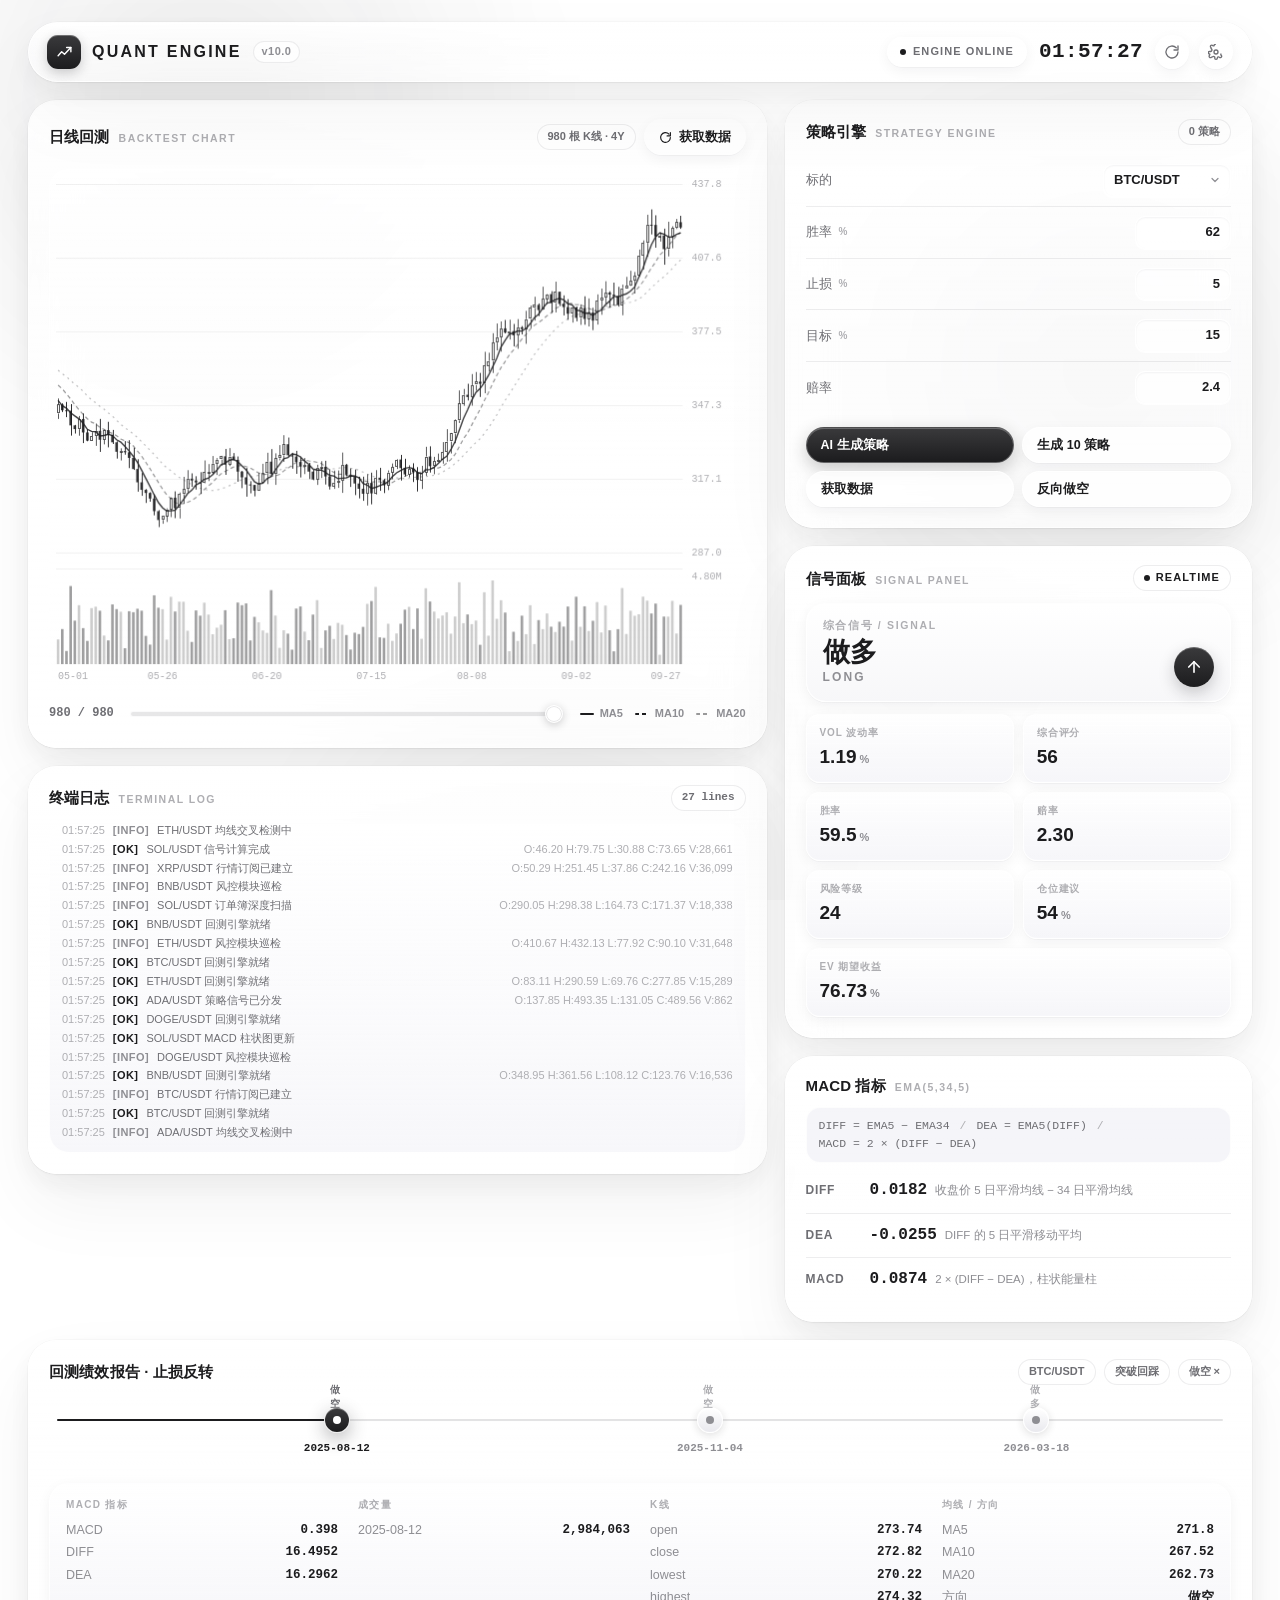
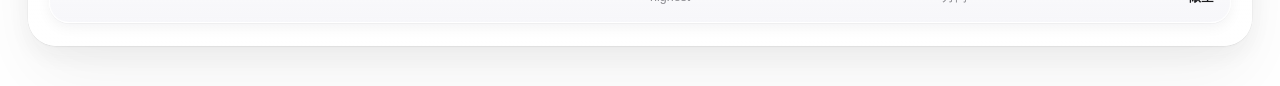
==== commit bd6c3539: "feat: update workspace Co-authored-by: traeagent <traeagent@users.noreply.github.com>" ====
--- a/index.html
+++ b/index.html
@@ -1,11 +1,693 @@
 <!DOCTYPE html>
-<html lang="zh-CN" data-immersive-translate-page-theme="light"><head>
+<html lang="zh-CN"><head>
 <meta charset="utf-8">
 <meta name="viewport" content="width=device-width, initial-scale=1, viewport-fit=cover">
 <meta name="theme-color" content="#ffffff">
 <title>QUANT ENGINE v10.0 · 量化策略引擎</title>
-<link rel="stylesheet" href="styles.css">
-<style data-id="immersive-translate-input-injected-css"></style></head>
+<style>
+/* ==========================================================================
+   QUANT ENGINE v10.0 — Liquid Glass (White / Apple minimal)
+   Palette is strictly monochrome: white + iOS grays. No blue, no purple.
+   ========================================================================== */
+
+:root {
+  --bg: #ffffff;
+  --glass: rgba(255, 255, 255, 0.6);
+  --glass-hi: rgba(255, 255, 255, 0.78);
+  --glass-lo: rgba(255, 255, 255, 0.46);
+  --glass-border: rgba(255, 255, 255, 0.8);
+  --card: #f2f2f7;
+  --text: #1c1c1e;
+  --text-2: #6e6e73;
+  --text-3: #8e8e93;
+  --text-4: #aeaeb2;
+  --hairline: rgba(60, 60, 67, 0.09);
+  --hairline-strong: rgba(60, 60, 67, 0.14);
+
+  --blur: 24px;
+
+  --r-xl: 28px;
+  --r-lg: 20px;
+  --r-md: 14px;
+  --r-sm: 10px;
+  --r-pill: 999px;
+
+  --shadow-panel:
+    0 1px 2px rgba(28, 28, 30, 0.04),
+    0 10px 28px rgba(28, 28, 30, 0.06),
+    0 32px 72px rgba(28, 28, 30, 0.05);
+  --shadow-tile:
+    0 1px 1px rgba(28, 28, 30, 0.03),
+    0 4px 14px rgba(28, 28, 30, 0.05);
+  --shadow-float:
+    0 2px 6px rgba(28, 28, 30, 0.06),
+    0 18px 48px rgba(28, 28, 30, 0.12);
+
+  --ease: cubic-bezier(0.32, 0.72, 0, 1);
+}
+
+* { box-sizing: border-box; }
+
+html { accent-color: #1c1c1e; }
+
+html, body { height: 100%; }
+
+::selection { background: rgba(28, 28, 30, 0.12); }
+
+body {
+  margin: 0;
+  background: var(--bg);
+  color: var(--text);
+  font-family: -apple-system, BlinkMacSystemFont, "SF Pro Display", "SF Pro Text",
+    "PingFang SC", "Hiragino Sans GB", "Microsoft YaHei", "Helvetica Neue", Arial, sans-serif;
+  font-size: 14px;
+  line-height: 1.45;
+  -webkit-font-smoothing: antialiased;
+  -moz-osx-font-smoothing: grayscale;
+  font-variant-numeric: tabular-nums;
+  overflow-x: hidden;
+}
+
+.mono {
+  font-family: ui-monospace, "SF Mono", SFMono-Regular, Menlo, Monaco, Consolas,
+    "Liberation Mono", monospace;
+  font-variant-numeric: tabular-nums;
+}
+
+/* ---------------------------------------------------------------- backdrop */
+.backdrop {
+  position: fixed;
+  inset: 0;
+  z-index: 0;
+  pointer-events: none;
+  overflow: hidden;
+  background: #ffffff;
+}
+.backdrop i {
+  position: absolute;
+  display: block;
+  border-radius: 50%;
+  filter: blur(60px);
+  opacity: 0.85;
+}
+.backdrop i:nth-child(1) {
+  width: 60vw; height: 60vw;
+  left: -14vw; top: -22vw;
+  background: radial-gradient(circle at 50% 50%, rgba(28, 28, 30, 0.1), rgba(28, 28, 30, 0) 68%);
+  animation: drift1 26s var(--ease) infinite alternate;
+}
+.backdrop i:nth-child(2) {
+  width: 52vw; height: 52vw;
+  right: -12vw; top: 4vh;
+  background: radial-gradient(circle at 50% 50%, rgba(28, 28, 30, 0.085), rgba(28, 28, 30, 0) 70%);
+  animation: drift2 32s var(--ease) infinite alternate;
+}
+.backdrop i:nth-child(3) {
+  width: 64vw; height: 40vw;
+  left: 12vw; bottom: -22vw;
+  background: radial-gradient(circle at 50% 50%, rgba(28, 28, 30, 0.075), rgba(28, 28, 30, 0) 70%);
+  animation: drift3 38s var(--ease) infinite alternate;
+}
+.backdrop i:nth-child(4) {
+  width: 26vw; height: 26vw;
+  right: 16vw; bottom: 8vh;
+  background: radial-gradient(circle at 50% 50%, rgba(28, 28, 30, 0.07), rgba(28, 28, 30, 0) 70%);
+  animation: drift1 30s var(--ease) infinite alternate-reverse;
+}
+@keyframes drift1 { from { transform: translate3d(0, 0, 0); } to { transform: translate3d(6vw, 5vh, 0); } }
+@keyframes drift2 { from { transform: translate3d(0, 0, 0); } to { transform: translate3d(-5vw, 8vh, 0); } }
+@keyframes drift3 { from { transform: translate3d(0, 0, 0); } to { transform: translate3d(4vw, -6vh, 0); } }
+
+/* ------------------------------------------------------------- glass base */
+.glass {
+  position: relative;
+  background: linear-gradient(180deg, var(--glass-hi) 0%, var(--glass) 52%, var(--glass-lo) 100%);
+  -webkit-backdrop-filter: blur(var(--blur)) saturate(180%);
+  backdrop-filter: blur(var(--blur)) saturate(180%);
+  border: 1px solid var(--glass-border);
+  box-shadow: var(--shadow-panel), 0 0 0 0.5px rgba(60, 60, 67, 0.05);
+  border-radius: var(--r-xl);
+}
+.glass::before {
+  content: "";
+  position: absolute;
+  inset: 0;
+  border-radius: inherit;
+  pointer-events: none;
+  background: linear-gradient(
+    180deg,
+    rgba(255, 255, 255, 0.9) 0%,
+    rgba(255, 255, 255, 0.24) 22%,
+    rgba(255, 255, 255, 0) 55%
+  );
+  opacity: 0.9;
+}
+.glass::after {
+  content: "";
+  position: absolute;
+  left: 12%; right: 12%;
+  top: 0;
+  height: 1px;
+  border-radius: 1px;
+  pointer-events: none;
+  background: linear-gradient(90deg, rgba(255, 255, 255, 0), rgba(255, 255, 255, 1), rgba(255, 255, 255, 0));
+  opacity: 0.9;
+}
+.glass > * { position: relative; z-index: 1; }
+
+/* Fallback: browsers without backdrop-filter still get a clean solid glass card */
+@supports not ((backdrop-filter: blur(4px)) or (-webkit-backdrop-filter: blur(4px))) {
+  .glass { background: rgba(255, 255, 255, 0.94); }
+}
+
+/* ------------------------------------------------------------------ shell */
+.shell {
+  position: relative;
+  z-index: 1;
+  max-width: 1480px;
+  margin: 0 auto;
+  padding: 22px 28px 40px;
+  display: flex;
+  flex-direction: column;
+  gap: 18px;
+}
+
+/* ---------------------------------------------------------------- top bar */
+.topbar {
+  position: sticky;
+  top: 14px;
+  z-index: 40;
+  display: flex;
+  align-items: center;
+  justify-content: space-between;
+  gap: 16px;
+  padding: 12px 18px;
+  border-radius: var(--r-pill);
+}
+.brand { display: flex; align-items: center; gap: 11px; min-width: 0; }
+.brand-mark {
+  width: 34px; height: 34px;
+  border-radius: 11px;
+  display: grid;
+  place-items: center;
+  background: linear-gradient(180deg, #3a3a3c, #1c1c1e);
+  color: #fff;
+  box-shadow: 0 4px 12px rgba(28, 28, 30, 0.22), inset 0 1px 0 rgba(255, 255, 255, 0.28);
+  flex: none;
+}
+.brand-name {
+  font-size: 16px;
+  font-weight: 650;
+  letter-spacing: 0.14em;
+}
+.brand-ver {
+  font-size: 11px;
+  font-weight: 600;
+  color: var(--text-3);
+  border: 1px solid var(--hairline);
+  background: rgba(255, 255, 255, 0.7);
+  padding: 2px 8px;
+  border-radius: var(--r-pill);
+  letter-spacing: 0.04em;
+}
+.topbar-right { display: flex; align-items: center; gap: 10px; }
+
+.status-pill {
+  display: inline-flex;
+  align-items: center;
+  gap: 7px;
+  font-size: 11px;
+  font-weight: 650;
+  letter-spacing: 0.1em;
+  color: var(--text-2);
+  background: rgba(255, 255, 255, 0.66);
+  border: 1px solid var(--glass-border);
+  box-shadow: var(--shadow-tile);
+  padding: 6px 12px;
+  border-radius: var(--r-pill);
+}
+.dot {
+  width: 6px; height: 6px;
+  border-radius: 50%;
+  background: var(--text);
+  box-shadow: 0 0 0 0 rgba(28, 28, 30, 0.35);
+  animation: pulse 2.4s var(--ease) infinite;
+}
+@keyframes pulse {
+  0% { box-shadow: 0 0 0 0 rgba(28, 28, 30, 0.3); }
+  70% { box-shadow: 0 0 0 7px rgba(28, 28, 30, 0); }
+  100% { box-shadow: 0 0 0 0 rgba(28, 28, 30, 0); }
+}
+
+.clock {
+  font-size: 21px;
+  font-weight: 600;
+  letter-spacing: 0.02em;
+  min-width: 108px;
+  text-align: center;
+}
+
+.icon-btn {
+  width: 34px; height: 34px;
+  display: grid;
+  place-items: center;
+  border-radius: 50%;
+  border: 1px solid var(--glass-border);
+  background: rgba(255, 255, 255, 0.66);
+  box-shadow: var(--shadow-tile);
+  color: var(--text-2);
+  cursor: pointer;
+  transition: transform 0.18s var(--ease), color 0.18s var(--ease), background 0.18s var(--ease);
+}
+.icon-btn:hover { color: var(--text); background: #fff; transform: translateY(-1px); }
+.icon-btn:active { transform: scale(0.94); }
+.icon-btn.spin svg { animation: spin 0.9s var(--ease); }
+@keyframes spin { to { transform: rotate(360deg); } }
+
+/* ---------------------------------------------------------------- layout */
+.layout {
+  display: grid;
+  grid-template-columns: minmax(0, 1.58fr) minmax(340px, 1fr);
+  gap: 18px;
+  align-items: start;
+}
+.main { display: flex; flex-direction: column; gap: 18px; min-width: 0; }
+.side { display: flex; flex-direction: column; gap: 18px; }
+
+.panel { padding: 18px 20px 20px; }
+
+.panel-head {
+  display: flex;
+  align-items: center;
+  justify-content: space-between;
+  gap: 12px;
+  flex-wrap: wrap;
+}
+.panel-title { display: flex; align-items: baseline; gap: 9px; min-width: 0; }
+.panel-title h2 {
+  margin: 0;
+  font-size: 15px;
+  font-weight: 650;
+  letter-spacing: 0.01em;
+}
+.panel-sub {
+  font-size: 10.5px;
+  font-weight: 650;
+  letter-spacing: 0.14em;
+  color: var(--text-4);
+  text-transform: uppercase;
+}
+.panel-tools { display: flex; align-items: center; gap: 8px; flex-wrap: wrap; }
+
+.tag {
+  font-size: 11px;
+  font-weight: 600;
+  color: var(--text-2);
+  background: rgba(255, 255, 255, 0.7);
+  border: 1px solid var(--hairline);
+  padding: 4px 10px;
+  border-radius: var(--r-pill);
+  white-space: nowrap;
+}
+.tag.live { display: inline-flex; align-items: center; gap: 6px; color: var(--text); letter-spacing: 0.1em; }
+
+.btn {
+  font: inherit;
+  font-size: 12.5px;
+  font-weight: 600;
+  color: var(--text);
+  padding: 8px 14px;
+  border-radius: var(--r-pill);
+  border: 1px solid var(--glass-border);
+  background: rgba(255, 255, 255, 0.72);
+  box-shadow: var(--shadow-tile);
+  cursor: pointer;
+  display: inline-flex;
+  align-items: center;
+  gap: 7px;
+  transition: transform 0.18s var(--ease), background 0.18s var(--ease), box-shadow 0.18s var(--ease);
+}
+.btn:hover { background: #fff; transform: translateY(-1px); box-shadow: var(--shadow-float); }
+.btn:active { transform: scale(0.97); }
+.btn.primary {
+  color: #fff;
+  background: linear-gradient(180deg, #3a3a3c, #1c1c1e);
+  border-color: rgba(255, 255, 255, 0.22);
+  box-shadow: 0 6px 18px rgba(28, 28, 30, 0.24), inset 0 1px 0 rgba(255, 255, 255, 0.24);
+}
+.btn.primary:hover { background: linear-gradient(180deg, #48484a, #1c1c1e); }
+.btn.ghost { background: rgba(255, 255, 255, 0.5); }
+.btn-row { display: grid; grid-template-columns: 1fr 1fr; gap: 8px; }
+
+/* ----------------------------------------------------------------- chart */
+.chart-wrap { position: relative; margin-top: 14px; }
+#chart {
+  display: block;
+  width: 100%;
+  height: 520px;
+  border-radius: var(--r-lg);
+  background: linear-gradient(180deg, rgba(255, 255, 255, 0.5), rgba(255, 255, 255, 0.2));
+  border: 1px solid rgba(255, 255, 255, 0.7);
+  box-shadow: inset 0 1px 0 rgba(255, 255, 255, 0.9);
+  cursor: crosshair;
+  touch-action: none;
+}
+.chart-tip {
+  position: absolute;
+  top: 12px;
+  left: 12px;
+  padding: 10px 13px;
+  border-radius: var(--r-md);
+  box-shadow: var(--shadow-float);
+  pointer-events: none;
+  opacity: 0;
+  transform: translateY(-4px);
+  transition: opacity 0.16s var(--ease), transform 0.16s var(--ease);
+  min-width: 208px;
+}
+.chart-tip.on { opacity: 1; transform: translateY(0); }
+.chart-tip .tip-date {
+  font-size: 11px;
+  font-weight: 650;
+  color: var(--text-2);
+  letter-spacing: 0.04em;
+  margin-bottom: 6px;
+}
+.tip-grid { display: grid; grid-template-columns: auto 1fr auto 1fr; gap: 3px 10px; font-size: 11.5px; }
+.tip-grid dt { color: var(--text-4); font-weight: 500; }
+.tip-grid dd { margin: 0; font-weight: 600; }
+
+.chart-foot {
+  display: flex;
+  align-items: center;
+  gap: 14px;
+  margin-top: 12px;
+  flex-wrap: wrap;
+}
+.slider {
+  -webkit-appearance: none;
+  appearance: none;
+  accent-color: #1c1c1e;
+  flex: 1 1 200px;
+  min-width: 140px;
+  height: 22px;
+  background: transparent;
+  cursor: pointer;
+}
+.slider::-webkit-slider-runnable-track {
+  height: 6px;
+  border-radius: 3px;
+  background: rgba(60, 60, 67, 0.12);
+  border: 1px solid rgba(255, 255, 255, 0.8);
+}
+.slider::-webkit-slider-thumb {
+  -webkit-appearance: none;
+  width: 18px; height: 18px;
+  margin-top: -7px;
+  border-radius: 50%;
+  background: #fff;
+  border: 1px solid rgba(255, 255, 255, 0.9);
+  box-shadow: 0 2px 8px rgba(28, 28, 30, 0.22), inset 0 0 0 1px rgba(60, 60, 67, 0.12);
+}
+.slider::-moz-range-track { height: 6px; border-radius: 3px; background: rgba(60, 60, 67, 0.12); }
+.slider::-moz-range-thumb {
+  width: 16px; height: 16px; border-radius: 50%;
+  background: #fff; border: 1px solid rgba(60, 60, 67, 0.15);
+  box-shadow: 0 2px 8px rgba(28, 28, 30, 0.22);
+}
+.legend { display: flex; align-items: center; gap: 12px; flex-wrap: wrap; }
+.legend span { display: inline-flex; align-items: center; gap: 6px; font-size: 11px; color: var(--text-3); font-weight: 600; }
+.legend i { width: 14px; height: 2px; border-radius: 2px; background: var(--text); display: block; }
+.legend i.dash { background: repeating-linear-gradient(90deg, var(--text) 0 4px, transparent 4px 7px); }
+
+/* ------------------------------------------------------------ form fields */
+.field-row {
+  display: flex;
+  align-items: center;
+  justify-content: space-between;
+  gap: 12px;
+  padding: 9px 0;
+  border-bottom: 1px solid var(--hairline);
+}
+.field-row:last-of-type { border-bottom: 0; }
+.field-label { font-size: 12.5px; color: var(--text-2); font-weight: 500; display: flex; align-items: center; gap: 7px; }
+.field-unit { font-size: 10px; font-weight: 700; color: var(--text-4); letter-spacing: 0.08em; }
+.field-input {
+  font: inherit;
+  font-size: 13px;
+  font-weight: 600;
+  color: var(--text);
+  text-align: right;
+  width: 96px;
+  padding: 6px 10px;
+  border-radius: var(--r-sm);
+  border: 1px solid rgba(255, 255, 255, 0.8);
+  background: rgba(255, 255, 255, 0.72);
+  box-shadow: inset 0 1px 2px rgba(28, 28, 30, 0.05), 0 1px 0 rgba(255, 255, 255, 0.9);
+  outline: none;
+  transition: box-shadow 0.18s var(--ease);
+}
+.field-input:focus {
+  box-shadow: inset 0 1px 2px rgba(28, 28, 30, 0.05), 0 0 0 3px rgba(28, 28, 30, 0.08);
+}
+select.field-input { width: 128px; cursor: pointer; appearance: none; text-align: left; padding-right: 26px;
+  background-image: url("data:image/svg+xml;utf8,<svg xmlns='http://www.w3.org/2000/svg' width='12' height='12' viewBox='0 0 24 24' fill='none' stroke='%238e8e93' stroke-width='2.4' stroke-linecap='round' stroke-linejoin='round'><polyline points='6 9 12 15 18 9'/></svg>");
+  background-repeat: no-repeat;
+  background-position: right 9px center;
+  background-color: rgba(255, 255, 255, 0.72);
+}
+
+/* ---------------------------------------------------------- signal panel */
+.signal-hero {
+  display: flex;
+  align-items: flex-end;
+  justify-content: space-between;
+  gap: 14px;
+  padding: 14px 16px;
+  margin-top: 12px;
+  border-radius: var(--r-lg);
+  background: linear-gradient(180deg, #ffffff, #f7f7f9);
+  border: 1px solid rgba(255, 255, 255, 0.9);
+  box-shadow: var(--shadow-tile), inset 0 1px 0 rgba(255, 255, 255, 1);
+}
+.signal-hero .k { font-size: 10.5px; font-weight: 650; letter-spacing: 0.16em; color: var(--text-4); text-transform: uppercase; }
+.signal-hero .v { font-size: 27px; font-weight: 700; letter-spacing: 0.01em; line-height: 1.1; margin-top: 4px; }
+.signal-hero .en { font-size: 12px; font-weight: 650; letter-spacing: 0.18em; color: var(--text-3); }
+.signal-arrow {
+  width: 40px; height: 40px; border-radius: 50%;
+  display: grid; place-items: center; flex: none;
+  background: linear-gradient(180deg, #3a3a3c, #1c1c1e); color: #fff;
+  box-shadow: 0 6px 16px rgba(28, 28, 30, 0.22), inset 0 1px 0 rgba(255, 255, 255, 0.24);
+}
+
+.metric-grid {
+  display: grid;
+  grid-template-columns: 1fr 1fr;
+  gap: 9px;
+  margin-top: 12px;
+}
+.metric {
+  padding: 11px 13px;
+  border-radius: var(--r-md);
+  background: linear-gradient(180deg, rgba(255, 255, 255, 0.92), rgba(242, 242, 247, 0.66));
+  border: 1px solid rgba(255, 255, 255, 0.85);
+  box-shadow: var(--shadow-tile);
+}
+.metric.wide { grid-column: 1 / -1; }
+.metric .k { font-size: 10px; font-weight: 650; letter-spacing: 0.09em; color: var(--text-4); text-transform: uppercase; }
+.metric .v { font-size: 19px; font-weight: 680; margin-top: 3px; }
+.metric .v small { font-size: 11px; font-weight: 600; color: var(--text-3); margin-left: 3px; }
+
+/* --------------------------------------------------------------- MACD */
+.formula {
+  margin-top: 10px;
+  padding: 9px 12px;
+  border-radius: var(--r-md);
+  background: rgba(242, 242, 247, 0.72);
+  border: 1px solid rgba(255, 255, 255, 0.8);
+  font-size: 11.5px;
+  color: var(--text-2);
+  line-height: 1.6;
+  word-break: break-word;
+}
+.formula .fx { white-space: nowrap; }
+.formula .fsep { color: var(--text-4); padding: 0 3px; }
+.ind-row {
+  display: grid;
+  grid-template-columns: 54px 1fr;
+  gap: 10px;
+  align-items: baseline;
+  padding: 10px 0;
+  border-bottom: 1px solid var(--hairline);
+}
+.ind-row:last-child { border-bottom: 0; }
+.ind-name { font-size: 12px; font-weight: 700; letter-spacing: 0.06em; color: var(--text-2); }
+.ind-val { font-size: 16px; font-weight: 680; margin-right: 8px; }
+.ind-desc { font-size: 11.5px; color: var(--text-3); }
+
+/* -------------------------------------------------------------- terminal */
+.log-panel { display: flex; flex-direction: column; }
+.log-scroll {
+  margin-top: 12px;
+  height: 330px;
+  overflow-y: auto;
+  overscroll-behavior: contain;
+  padding: 10px 12px;
+  border-radius: var(--r-lg);
+  background: linear-gradient(180deg, rgba(255, 255, 255, 0.86), rgba(242, 242, 247, 0.6));
+  border: 1px solid rgba(255, 255, 255, 0.85);
+  box-shadow: inset 0 1px 0 rgba(255, 255, 255, 1);
+  scrollbar-width: thin;
+  scrollbar-color: rgba(60, 60, 67, 0.22) transparent;
+}
+.log-scroll::-webkit-scrollbar { width: 6px; }
+.log-scroll::-webkit-scrollbar-thumb { background: rgba(60, 60, 67, 0.2); border-radius: 3px; }
+.log-line {
+  font-size: 11px;
+  line-height: 1.72;
+  color: var(--text-2);
+  display: flex;
+  flex-wrap: wrap;
+  align-items: baseline;
+  gap: 0 8px;
+  animation: logIn 0.28s var(--ease);
+}
+@keyframes logIn { from { opacity: 0; transform: translateY(3px); } to { opacity: 1; transform: none; } }
+.log-line .t { color: var(--text-4); flex: none; }
+.log-line .lv { flex: none; font-weight: 700; letter-spacing: 0.04em; }
+.log-line .lv.INFO { color: var(--text-3); }
+.log-line .lv.OK { color: var(--text); }
+.log-line .lv.WARN { color: var(--text-2); }
+.log-line .lv.ERR { color: var(--text); text-decoration: underline; text-decoration-color: rgba(28, 28, 30, 0.35); text-underline-offset: 2px; }
+.log-line .msg { color: var(--text-2); flex: 1 1 auto; min-width: 0; overflow-wrap: anywhere; }
+.log-line .ohlc { color: var(--text-4); flex: 0 1 auto; min-width: 0; overflow-wrap: anywhere; }
+
+/* ---------------------------------------------------------------- report */
+.report { padding-bottom: 22px; }
+.report-head {
+  display: flex;
+  align-items: center;
+  justify-content: space-between;
+  gap: 14px;
+  flex-wrap: wrap;
+}
+.report-tags { display: flex; align-items: center; gap: 8px; flex-wrap: wrap; }
+.timeline {
+  position: relative;
+  margin: 34px 8px 10px;
+  height: 2px;
+  background: rgba(60, 60, 67, 0.14);
+  border-radius: 2px;
+}
+.timeline .track-fill {
+  position: absolute; left: 0; top: 0; bottom: 0;
+  background: var(--text);
+  border-radius: 2px;
+  transition: width 0.4s var(--ease);
+}
+.marker {
+  position: absolute;
+  top: 50%;
+  transform: translate(-50%, -50%);
+  display: flex;
+  flex-direction: column;
+  align-items: center;
+  gap: 0;
+}
+.marker button {
+  width: 26px; height: 26px;
+  border-radius: 50%;
+  border: 1px solid rgba(255, 255, 255, 0.9);
+  background: linear-gradient(180deg, #ffffff, #e9e9ee);
+  box-shadow: 0 2px 8px rgba(28, 28, 30, 0.14), inset 0 1px 0 rgba(255, 255, 255, 1);
+  cursor: pointer;
+  padding: 0;
+  display: grid;
+  place-items: center;
+  transition: transform 0.2s var(--ease), box-shadow 0.2s var(--ease);
+}
+.marker button i { width: 8px; height: 8px; border-radius: 50%; background: var(--text-3); display: block; }
+.marker button:hover { transform: scale(1.1); box-shadow: var(--shadow-float); }
+.marker.active button {
+  background: linear-gradient(180deg, #3a3a3c, #1c1c1e);
+  box-shadow: 0 6px 18px rgba(28, 28, 30, 0.3), inset 0 1px 0 rgba(255, 255, 255, 0.28);
+}
+.marker.active button i { background: #fff; }
+.marker .m-label {
+  position: absolute;
+  left: 50%;
+  transform: translateX(-50%);
+  top: 34px;
+  font-size: 11px;
+  font-weight: 650;
+  color: var(--text-3);
+  white-space: nowrap;
+  transition: color 0.2s var(--ease);
+}
+.marker.active .m-label { color: var(--text); }
+.marker .m-dir {
+  position: absolute;
+  left: 50%;
+  transform: translateX(-50%);
+  top: -24px;
+  font-size: 10px;
+  font-weight: 700;
+  letter-spacing: 0.1em;
+  color: var(--text-4);
+}
+.marker.active .m-dir { color: var(--text-2); }
+
+.report-detail {
+  margin-top: 62px;
+  padding: 14px 16px;
+  border-radius: var(--r-lg);
+  background: linear-gradient(180deg, rgba(255, 255, 255, 0.92), rgba(242, 242, 247, 0.62));
+  border: 1px solid rgba(255, 255, 255, 0.85);
+  box-shadow: var(--shadow-tile);
+  display: grid;
+  grid-template-columns: repeat(auto-fit, minmax(180px, 1fr));
+  gap: 16px 20px;
+}
+.detail-block .bk {
+  font-size: 10px;
+  font-weight: 700;
+  letter-spacing: 0.13em;
+  color: var(--text-4);
+  text-transform: uppercase;
+  margin-bottom: 7px;
+}
+.detail-block .brow { display: flex; justify-content: space-between; gap: 10px; font-size: 12.5px; padding: 2px 0; }
+.detail-block .brow span:first-child { color: var(--text-3); }
+.detail-block .brow span:last-child { font-weight: 650; }
+
+/* ------------------------------------------------------------ responsive */
+@media (min-width: 1900px) {
+  .shell { max-width: 1820px; }
+}
+@media (max-width: 1180px) {
+  .layout { grid-template-columns: minmax(0, 1fr); }
+  #chart { height: 380px; }
+}
+@media (max-width: 720px) {
+  .shell { padding: 14px 14px 28px; }
+  .topbar { top: 8px; padding: 10px 12px; border-radius: var(--r-lg); flex-wrap: wrap; }
+  .brand-name { font-size: 14px; }
+  .clock { font-size: 18px; min-width: 84px; }
+  #chart { height: 300px; }
+  .panel { padding: 15px 14px 16px; border-radius: var(--r-lg); }
+  .metric-grid { grid-template-columns: 1fr; }
+  .btn-row { grid-template-columns: 1fr; }
+  .log-scroll { height: 240px; }
+  .chart-tip { min-width: 176px; padding: 9px 11px; }
+  .tip-grid { font-size: 11px; }
+  .report-detail { margin-top: 74px; grid-template-columns: 1fr; gap: 12px; }
+}
+
+@media (prefers-reduced-motion: reduce) {
+  * { animation-duration: 0.001ms !important; animation-iteration-count: 1 !important; transition-duration: 0.001ms !important; }
+}
+</style>
+</head>
 <body>
 <div class="backdrop" aria-hidden="true"><i></i><i></i><i></i><i></i></div>
 
@@ -236,7 +918,553 @@
 
 </div>
 
-<script src="app.js"></script>
+<script>
+/* ==========================================================================
+   QUANT ENGINE v10.0 — front-end behaviour
+   Chart rendering, live terminal, signal simulation, performance report.
+   No external dependencies.
+   ========================================================================== */
+(function () {
+  'use strict';
+
+  var $ = function (id) { return document.getElementById(id); };
+
+  /* --------------------------------------------------------------- utils */
+  function mulberry32(a) {
+    return function () {
+      a |= 0; a = (a + 0x6D2B79F5) | 0;
+      var t = Math.imul(a ^ (a >>> 15), 1 | a);
+      t = (t + Math.imul(t ^ (t >>> 7), 61 | t)) ^ t;
+      return ((t ^ (t >>> 14)) >>> 0) / 4294967296;
+    };
+  }
+  function pad(n) { return n < 10 ? '0' + n : '' + n; }
+  function fmt(n, d) { return Number(n).toFixed(d === undefined ? 2 : d); }
+  function group(n) { return String(Math.round(n)).replace(/\B(?=(\d{3})+(?!\d))/g, ','); }
+  function compact(n) {
+    if (n >= 1e6) return (n / 1e6).toFixed(2) + 'M';
+    if (n >= 1e3) return (n / 1e3).toFixed(1) + 'K';
+    return String(Math.round(n));
+  }
+
+  /* ---------------------------------------------------------------- clock */
+  var clockEl = $('clock');
+  function tickClock() {
+    var d = new Date();
+    clockEl.textContent = pad(d.getHours()) + ':' + pad(d.getMinutes()) + ':' + pad(d.getSeconds());
+  }
+  tickClock();
+  setInterval(tickClock, 1000);
+
+  /* ------------------------------------------------------------ market data */
+  var TOTAL = 980;
+  var candles = (function () {
+    var rnd = mulberry32(20260812);
+    var out = [];
+    var price = 96;
+    var start = new Date(2026, 8, 27);
+    start.setDate(start.getDate() - TOTAL);
+    for (var i = 0; i < TOTAL; i++) {
+      var drift = 0.0016 + Math.sin(i / 46) * 0.0022;
+      var shock = (rnd() - 0.5) * 0.036;
+      var open = price;
+      var close = Math.max(14, open * (1 + drift + shock));
+      var hi = Math.max(open, close) * (1 + rnd() * 0.016);
+      var lo = Math.min(open, close) * (1 - rnd() * 0.016);
+      var vol = Math.round(420000 + rnd() * 2600000 + Math.abs(close - open) * 260000);
+      var day = new Date(start.getTime());
+      day.setDate(day.getDate() + i + 1);
+      out.push({
+        i: i, date: day,
+        o: open, c: close, h: hi, l: lo, v: vol,
+        ma5: 0, ma10: 0, ma20: 0
+      });
+      price = close;
+    }
+    function ma(k) {
+      for (var n = 0; n < TOTAL; n++) {
+        if (n < k - 1) continue;
+        var s = 0;
+        for (var m = n - k + 1; m <= n; m++) s += out[m].c;
+        out[n]['ma' + k] = s / k;
+      }
+    }
+    ma(5); ma(10); ma(20);
+    return out;
+  })();
+
+  /* MACD 三项恒等关系：MACD = 2 × (DIFF − DEA) */
+  function setMacd(diffVal, macdVal) {
+    var deaVal = diffVal - macdVal / 2;
+    $('vDiff').textContent = fmt(diffVal, 4);
+    $('vDea').textContent = fmt(deaVal, 4);
+    $('vMacd').textContent = fmt(macdVal, 4);
+  }
+  setMacd(0.0182, 0.0874);
+
+  function rollMacd() {
+    setMacd(
+      (Math.random() - 0.5) * 0.09,
+      (Math.random() - 0.5) * 0.16
+    );
+  }
+
+  /* ----------------------------------------------------------------- chart */
+  var canvas = $('chart');
+  var ctx = canvas.getContext('2d');
+  var tip = $('chartTip');
+  var tipDate = $('tipDate');
+  var tipGrid = $('tipGrid');
+  var slider = $('range');
+  var rangeLabel = $('rangeLabel');
+
+  var state = { visible: 150, viewEnd: TOTAL, hover: -1 };
+  var layout = { w: 0, h: 0 };
+
+  function visibleCount() {
+    return window.innerWidth < 720 ? 84 : (window.innerWidth < 1180 ? 118 : 150);
+  }
+  function maxOffset() { return Math.max(0, TOTAL - state.visible); }
+
+  function resize() {
+    var dpr = window.devicePixelRatio || 1;
+    var rect = canvas.getBoundingClientRect();
+    layout.w = rect.width;
+    layout.h = rect.height;
+    canvas.width = Math.round(rect.width * dpr);
+    canvas.height = Math.round(rect.height * dpr);
+    ctx.setTransform(dpr, 0, 0, dpr, 0, 0);
+
+    var atEnd = state.viewEnd >= TOTAL;
+    state.visible = visibleCount();
+    slider.max = String(maxOffset());
+    if (atEnd || Number(slider.value) > maxOffset()) slider.value = String(maxOffset());
+    state.viewEnd = TOTAL - (maxOffset() - Number(slider.value));
+    draw();
+  }
+
+  function windowRange() {
+    var end = state.viewEnd;
+    var start = Math.max(0, end - state.visible);
+    return { start: start, end: end };
+  }
+
+  function draw() {
+    var W = layout.w, H = layout.h;
+    if (!W || !H) return;
+    ctx.clearRect(0, 0, W, H);
+
+    var padR = 62, padL = 6, padT = 14, padB = 24;
+    var plotW = W - padL - padR;
+    var volH = Math.round((H - padT - padB) * 0.2);
+    var gap = 16;
+    var priceH = H - padT - padB - volH - gap;
+
+    var r = windowRange();
+    var slice = candles.slice(r.start, r.end);
+    if (!slice.length) return;
+
+    var hi = -Infinity, lo = Infinity, vmax = 0;
+    slice.forEach(function (d) {
+      if (d.h > hi) hi = d.h;
+      if (d.l < lo) lo = d.l;
+      if (d.v > vmax) vmax = d.v;
+    });
+    var padRatio = (hi - lo) * 0.08;
+    hi += padRatio;
+    lo -= padRatio;
+
+    function yOf(p) { return padT + (hi - p) / (hi - lo) * priceH; }
+    function xOf(k) { return padL + (k + 0.5) * (plotW / slice.length); }
+    var step = plotW / slice.length;
+    var bodyW = Math.max(1.4, Math.min(9, step * 0.62));
+
+    /* grid + price axis */
+    ctx.save();
+    ctx.strokeStyle = 'rgba(60,60,67,0.07)';
+    ctx.fillStyle = '#aeaeb2';
+    ctx.font = '500 10px ui-monospace, SFMono-Regular, Menlo, monospace';
+    ctx.lineWidth = 1;
+    ctx.textAlign = 'left';
+    ctx.textBaseline = 'middle';
+    var rows = 5;
+    for (var g = 0; g <= rows; g++) {
+      var yy = Math.round(padT + (priceH / rows) * g) + 0.5;
+      ctx.beginPath();
+      ctx.moveTo(padL, yy);
+      ctx.lineTo(padL + plotW, yy);
+      ctx.stroke();
+      var val = hi - ((hi - lo) / rows) * g;
+      ctx.fillText(fmt(val, 1), padL + plotW + 9, yy);
+    }
+    /* volume axis rule */
+    var volTop = padT + priceH + gap;
+    ctx.beginPath();
+    ctx.moveTo(padL, Math.round(volTop) + 0.5);
+    ctx.lineTo(padL + plotW, Math.round(volTop) + 0.5);
+    ctx.stroke();
+    ctx.fillText(compact(vmax), padL + plotW + 9, volTop + 8);
+    ctx.restore();
+
+    /* candles */
+    slice.forEach(function (d, k) {
+      var up = d.c >= d.o;
+      var x = xOf(k);
+      var yO = yOf(d.o), yC = yOf(d.c);
+      var top = Math.min(yO, yC), bot = Math.max(yO, yC);
+      var hh = Math.max(1, bot - top);
+
+      ctx.strokeStyle = up ? 'rgba(28,28,30,0.72)' : 'rgba(28,28,30,0.9)';
+      ctx.lineWidth = 1;
+      ctx.beginPath();
+      ctx.moveTo(Math.round(x) + 0.5, yOf(d.h));
+      ctx.lineTo(Math.round(x) + 0.5, yOf(d.l));
+      ctx.stroke();
+
+      if (up) {
+        ctx.fillStyle = 'rgba(255,255,255,0.95)';
+        ctx.fillRect(x - bodyW / 2, top, bodyW, hh);
+        ctx.strokeRect(Math.round(x - bodyW / 2) + 0.5, Math.round(top) + 0.5, Math.round(bodyW) - 1, Math.max(1, Math.round(hh) - 1));
+      } else {
+        ctx.fillStyle = 'rgba(28,28,30,0.88)';
+        ctx.fillRect(x - bodyW / 2, top, bodyW, hh);
+      }
+    });
+
+    /* moving averages */
+    function line(key, color, dash, width) {
+      ctx.save();
+      ctx.strokeStyle = color;
+      ctx.lineWidth = width;
+      if (dash) ctx.setLineDash(dash);
+      ctx.beginPath();
+      var started = false;
+      slice.forEach(function (d, k) {
+        var v = d[key];
+        if (!v) return;
+        var x = xOf(k), y = yOf(v);
+        if (!started) { ctx.moveTo(x, y); started = true; } else { ctx.lineTo(x, y); }
+      });
+      ctx.stroke();
+      ctx.restore();
+    }
+    line('ma5', 'rgba(28,28,30,0.85)', null, 1.4);
+    line('ma10', 'rgba(28,28,30,0.45)', [4, 3], 1.2);
+    line('ma20', 'rgba(28,28,30,0.28)', [2, 4], 1.2);
+
+    /* volume bars */
+    slice.forEach(function (d, k) {
+      var up = d.c >= d.o;
+      var hgt = Math.max(1, (d.v / vmax) * (volH - 12));
+      var x = xOf(k);
+      ctx.fillStyle = up ? 'rgba(28,28,30,0.22)' : 'rgba(28,28,30,0.42)';
+      ctx.fillRect(x - bodyW / 2, volTop + (volH - 12) - hgt + 12, bodyW, hgt);
+    });
+
+    /* time axis */
+    ctx.save();
+    ctx.fillStyle = '#aeaeb2';
+    ctx.font = '500 10px ui-monospace, SFMono-Regular, Menlo, monospace';
+    ctx.textBaseline = 'top';
+    var ticks = 6;
+    for (var t = 0; t <= ticks; t++) {
+      var idx = Math.min(slice.length - 1, Math.round((slice.length - 1) * (t / ticks)));
+      var dd = slice[idx].date;
+      var label = pad(dd.getMonth() + 1) + '-' + pad(dd.getDate());
+      var lx = xOf(idx);
+      ctx.textAlign = t === 0 ? 'left' : (t === ticks ? 'right' : 'center');
+      ctx.fillText(label, lx, H - padB + 7);
+    }
+    ctx.restore();
+
+    /* crosshair */
+    if (state.hover >= 0 && state.hover < slice.length) {
+      var hx = Math.round(xOf(state.hover)) + 0.5;
+      ctx.save();
+      ctx.strokeStyle = 'rgba(28,28,30,0.28)';
+      ctx.lineWidth = 1;
+      ctx.setLineDash([3, 3]);
+      ctx.beginPath();
+      ctx.moveTo(hx, padT);
+      ctx.lineTo(hx, volTop + volH);
+      ctx.stroke();
+      ctx.restore();
+    }
+    updateRangeLabel();
+  }
+
+  function updateRangeLabel() {
+    rangeLabel.textContent = (state.viewEnd) + ' / ' + TOTAL;
+    $('rangeTag').textContent = '980 根 K线 · 4Y';
+  }
+
+  function setHover(clientX) {
+    var rect = canvas.getBoundingClientRect();
+    var padR = 62, padL = 6;
+    var plotW = rect.width - padL - padR;
+    var r = windowRange();
+    var sliceLen = r.end - r.start;
+    var rel = clientX - rect.left - padL;
+    var k = Math.floor(rel / (plotW / sliceLen));
+    if (k < 0 || k >= sliceLen) { clearHover(); return; }
+    state.hover = k;
+    var d = candles[r.start + k];
+
+    tipDate.textContent = d.date.getFullYear() + '-' +
+      pad(d.date.getMonth() + 1) + '-' + pad(d.date.getDate());
+    var rows = [
+      ['开', fmt(d.o, 2)], ['收', fmt(d.c, 2)],
+      ['低', fmt(d.l, 2)], ['高', fmt(d.h, 2)],
+      ['MA5', d.ma5 ? fmt(d.ma5, 2) : '—'], ['MA10', d.ma10 ? fmt(d.ma10, 2) : '—'],
+      ['MA20', d.ma20 ? fmt(d.ma20, 2) : '—'], ['量', group(d.v)]
+    ];
+    tipGrid.innerHTML = rows.map(function (row) {
+      return '<dt>' + row[0] + '</dt><dd class="mono">' + row[1] + '</dd>';
+    }).join('');
+
+    /* keep tooltip inside panel */
+    var wrap = canvas.parentElement.getBoundingClientRect();
+    var left = Math.min(clientX - wrap.left + 18, wrap.width - tip.offsetWidth - 10);
+    tip.style.left = Math.max(10, left) + 'px';
+    tip.classList.add('on');
+    draw();
+  }
+  function clearHover() {
+    state.hover = -1;
+    tip.classList.remove('on');
+    draw();
+  }
+
+  canvas.addEventListener('pointermove', function (e) { setHover(e.clientX); });
+  canvas.addEventListener('pointerleave', clearHover);
+
+  slider.addEventListener('input', function () {
+    state.viewEnd = TOTAL - (maxOffset() - Number(slider.value));
+    clearHover();
+  });
+
+  window.addEventListener('resize', function () {
+    clearTimeout(window.__qt);
+    window.__qt = setTimeout(resize, 120);
+  });
+  if (window.ResizeObserver) {
+    new ResizeObserver(function () { resize(); }).observe(canvas.parentElement);
+  }
+
+  /* ------------------------------------------------------------- terminal */
+  var SYMS = ['BTC', 'ETH', 'SOL', 'BNB', 'XRP', 'DOGE', 'ADA'];
+  var logScroll = $('logScroll');
+  var logCount = $('logCount');
+  var logTotal = 0;
+  var rndLog = mulberry32(77123);
+
+  function pick(a) { return a[Math.floor(rndLog() * a.length)]; }
+  function ohlc() {
+    var o = 40 + rndLog() * 470, c = 40 + rndLog() * 470;
+    return ' O:' + fmt(o, 2) + ' H:' + fmt(Math.max(o, c) + rndLog() * 30, 2) +
+      ' L:' + fmt(Math.min(o, c) - rndLog() * 20, 2) + ' C:' + fmt(c, 2) +
+      ' V:' + group(rndLog() * 99000);
+  }
+  function makeLine() {
+    var sym = pick(SYMS) + '/USDT';
+    var roll = rndLog();
+    if (roll < 0.22) return { lv: 'OK', msg: sym + ' 回测引擎就绪' };
+    if (roll < 0.38) return { lv: 'INFO', msg: sym + ' 行情订阅已建立' };
+    if (roll < 0.5) return { lv: 'INFO', msg: sym + ' 订单簿深度扫描' };
+    if (roll < 0.6) return { lv: 'INFO', msg: sym + ' 均线交叉检测中' };
+    if (roll < 0.68) return { lv: 'INFO', msg: sym + ' 资金费率结算' };
+    if (roll < 0.75) return { lv: 'INFO', msg: sym + ' 风控模块巡检' };
+    if (roll < 0.82) return { lv: 'OK', msg: sym + ' 策略信号已分发' };
+    if (roll < 0.88) return { lv: 'OK', msg: sym + ' MACD 柱状图更新' };
+    if (roll < 0.92) return { lv: 'OK', msg: sym + ' 信号计算完成' };
+    if (roll < 0.95) return { lv: 'WARN', msg: sym + ' 波动率异常上升' };
+    if (roll < 0.975) return { lv: 'WARN', msg: sym + ' 滑点超出阈值' };
+    return { lv: 'ERR', msg: sym + ' 连接延迟 >200ms' };
+  }
+  function nowStamp() {
+    var d = new Date();
+    return pad(d.getHours()) + ':' + pad(d.getMinutes()) + ':' + pad(d.getSeconds());
+  }
+  function pushLog(lv, msg, time, ohlcText) {
+    var el = document.createElement('div');
+    el.className = 'log-line';
+    el.innerHTML = '<span class="t">' + time + '</span>' +
+      '<span class="lv ' + lv + '">[' + lv + ']</span>' +
+      '<span class="msg">' + msg + '</span>' +
+      (ohlcText ? '<span class="ohlc">' + ohlcText + '</span>' : '');
+    logScroll.appendChild(el);
+    logTotal++;
+    logCount.textContent = logTotal + ' lines';
+    while (logScroll.children.length > 420) logScroll.removeChild(logScroll.firstChild);
+    logScroll.scrollTop = logScroll.scrollHeight;
+  }
+  function autoLog() {
+    var l = makeLine();
+    pushLog(l.lv, l.msg, nowStamp(), rndLog() < 0.35 ? ohlc() : '');
+  }
+
+  /* boot sequence — mirrors the engine startup banner */
+  pushLog('INFO', '正在订阅行情数据源…', '13:17:17', ohlc());
+  pushLog('OK', 'QUANT ENGINE v10.0 启动成功', '13:17:17');
+  pushLog('OK', '数据加载完成: 980 根 K线', '13:17:17', ohlc());
+  for (var b = 0; b < 24; b++) autoLog();
+  setInterval(autoLog, 2100);
+
+  /* ------------------------------------------------- strategy interactions */
+  var strategyCount = 0;
+  var strategyEl = $('strategyCount');
+
+  function flash(btn) {
+    btn.animate(
+      [{ transform: 'scale(1)' }, { transform: 'scale(0.95)' }, { transform: 'scale(1)' }],
+      { duration: 260, easing: 'cubic-bezier(0.32,0.72,0,1)' }
+    );
+  }
+  function addStrategies(n, label) {
+    strategyCount += n;
+    strategyEl.textContent = strategyCount + ' 策略';
+    pushLog('OK', label + ' 完成，新增 ' + n + ' 条策略', nowStamp());
+    for (var i = 0; i < n; i++) {
+      var names = ['趋势跟随', '放量突破', '金叉追涨', '止损反转', '均值回归', '波动率过滤'];
+      pushLog('WARN', '反向做空策略 [' + pick(names) + '] 已生成', nowStamp());
+    }
+    jitterSignal();
+  }
+  function jitterSignal() {
+    var score = 44 + Math.round(Math.random() * 34);
+    $('mScore').textContent = score;
+    $('mWin').innerHTML = fmt(52 + Math.random() * 14, 1) + '<small>%</small>';
+    $('mRr').textContent = fmt(1.7 + Math.random() * 1.1, 2);
+    $('mRisk').textContent = Math.round(12 + Math.random() * 32);
+    $('mPos').innerHTML = Math.round(30 + Math.random() * 45) + '<small>%</small>';
+    $('mEv').innerHTML = fmt(48 + Math.random() * 42, 2) + '<small>%</small>';
+    $('mVol').innerHTML = fmt(0.6 + Math.random() * 1.6, 2) + '<small>%</small>';
+    var long = score >= 50;
+    $('sigVerdict').textContent = long ? '做多' : '做空';
+    $('sigVerdictEn').textContent = long ? 'LONG' : 'SHORT';
+  }
+
+  $('btnGen').addEventListener('click', function () {
+    flash(this);
+    pushLog('INFO', 'AI 正在分析 ' + $('fSymbol').value + ' 历史特征…', nowStamp());
+    setTimeout(function () { addStrategies(3, 'AI 生成策略'); }, 420);
+  });
+  $('btnGen10').addEventListener('click', function () {
+    flash(this);
+    addStrategies(10, '批量生成');
+  });
+  $('btnShort').addEventListener('click', function () {
+    flash(this);
+    addStrategies(1, '反向做空');
+  });
+  function fetchData(btn) {
+    flash(btn);
+    pushLog('INFO', '正在拉取 ' + $('fSymbol').value + ' 行情数据…', nowStamp());
+    setTimeout(function () {
+      pushLog('OK', '数据加载完成: 980 根 K线', nowStamp(), ohlc());
+      jitterSignal();
+      rollMacd();
+    }, 520);
+  }
+  $('btnFetch').addEventListener('click', function () { fetchData(this); });
+  $('btnFetch2').addEventListener('click', function () { fetchData(this); });
+  $('btnSync').addEventListener('click', function () {
+    this.classList.remove('spin');
+    void this.offsetWidth;
+    this.classList.add('spin');
+    fetchData($('btnFetch'));
+  });
+  $('fSymbol').addEventListener('change', function () {
+    pushLog('INFO', '切换标的至 ' + this.value, nowStamp());
+    jitterSignal();
+  });
+
+  /* -------------------------------------------------- performance report */
+  var trades = [
+    {
+      at: 24, label: '2025-08-12', dir: '做空',
+      macd: '0.398', diff: '16.4952', dea: '16.2962', volume: '2,984,063',
+      o: '273.74', c: '272.82', l: '270.22', h: '274.32',
+      ma5: '271.8', ma10: '267.52', ma20: '262.73'
+    },
+    {
+      at: 56, label: '2025-11-04', dir: '做空',
+      macd: '-0.126', diff: '8.3317', dea: '8.3947', volume: '1,742,880',
+      o: '266.11', c: '274.55', l: '264.02', h: '275.90',
+      ma5: '269.4', ma10: '265.18', ma20: '261.44'
+    },
+    {
+      at: 84, label: '2026-03-18', dir: '做多',
+      macd: '0.245', diff: '12.8804', dea: '12.6356', volume: '3,406,120',
+      o: '281.30', c: '277.64', l: '276.05', h: '283.77',
+      ma5: '279.2', ma10: '274.86', ma20: '270.05'
+    }
+  ];
+
+  var timeline = $('timeline');
+  var trackFill = $('trackFill');
+  var reportDetail = $('reportDetail');
+  var activeIdx = 0;
+
+  function renderDetail(t) {
+    reportDetail.innerHTML =
+      '<div class="detail-block">' +
+        '<div class="bk">MACD 指标</div>' +
+        '<div class="brow"><span>MACD</span><span class="mono">' + t.macd + '</span></div>' +
+        '<div class="brow"><span>DIFF</span><span class="mono">' + t.diff + '</span></div>' +
+        '<div class="brow"><span>DEA</span><span class="mono">' + t.dea + '</span></div>' +
+      '</div>' +
+      '<div class="detail-block">' +
+        '<div class="bk">成交量</div>' +
+        '<div class="brow"><span>' + t.label + '</span><span class="mono">' + t.volume + '</span></div>' +
+      '</div>' +
+      '<div class="detail-block">' +
+        '<div class="bk">K线</div>' +
+        '<div class="brow"><span>open</span><span class="mono">' + t.o + '</span></div>' +
+        '<div class="brow"><span>close</span><span class="mono">' + t.c + '</span></div>' +
+        '<div class="brow"><span>lowest</span><span class="mono">' + t.l + '</span></div>' +
+        '<div class="brow"><span>highest</span><span class="mono">' + t.h + '</span></div>' +
+      '</div>' +
+      '<div class="detail-block">' +
+        '<div class="bk">均线 / 方向</div>' +
+        '<div class="brow"><span>MA5</span><span class="mono">' + t.ma5 + '</span></div>' +
+        '<div class="brow"><span>MA10</span><span class="mono">' + t.ma10 + '</span></div>' +
+        '<div class="brow"><span>MA20</span><span class="mono">' + t.ma20 + '</span></div>' +
+        '<div class="brow"><span>方向</span><span>' + t.dir + '</span></div>' +
+      '</div>';
+  }
+
+  function buildTimeline() {
+    Array.prototype.slice.call(timeline.querySelectorAll('.marker')).forEach(function (m) { m.remove(); });
+    trades.forEach(function (t, idx) {
+      var m = document.createElement('div');
+      m.className = 'marker' + (idx === activeIdx ? ' active' : '');
+      m.style.left = t.at + '%';
+      m.innerHTML = '<span class="m-dir">' + t.dir + '</span>' +
+        '<button type="button" aria-label="' + t.label + '"><i></i></button>' +
+        '<span class="m-label mono">' + t.label + '</span>';
+      m.querySelector('button').addEventListener('click', function () {
+        activeIdx = idx;
+        buildTimeline();
+        renderDetail(t);
+        pushLog('INFO', '查看回测交易点 ' + t.label, nowStamp());
+      });
+      timeline.appendChild(m);
+    });
+    trackFill.style.width = trades[activeIdx].at + '%';
+  }
+
+  buildTimeline();
+  renderDetail(trades[activeIdx]);
+
+  /* reduced motion: stop the log stream animation pressure */
+  if (window.matchMedia && window.matchMedia('(prefers-reduced-motion: reduce)').matches) {
+    document.querySelectorAll('.backdrop i').forEach(function (el) { el.style.animation = 'none'; });
+  }
+
+  resize();
+})();
+</script>
 
 
 </body></html>
